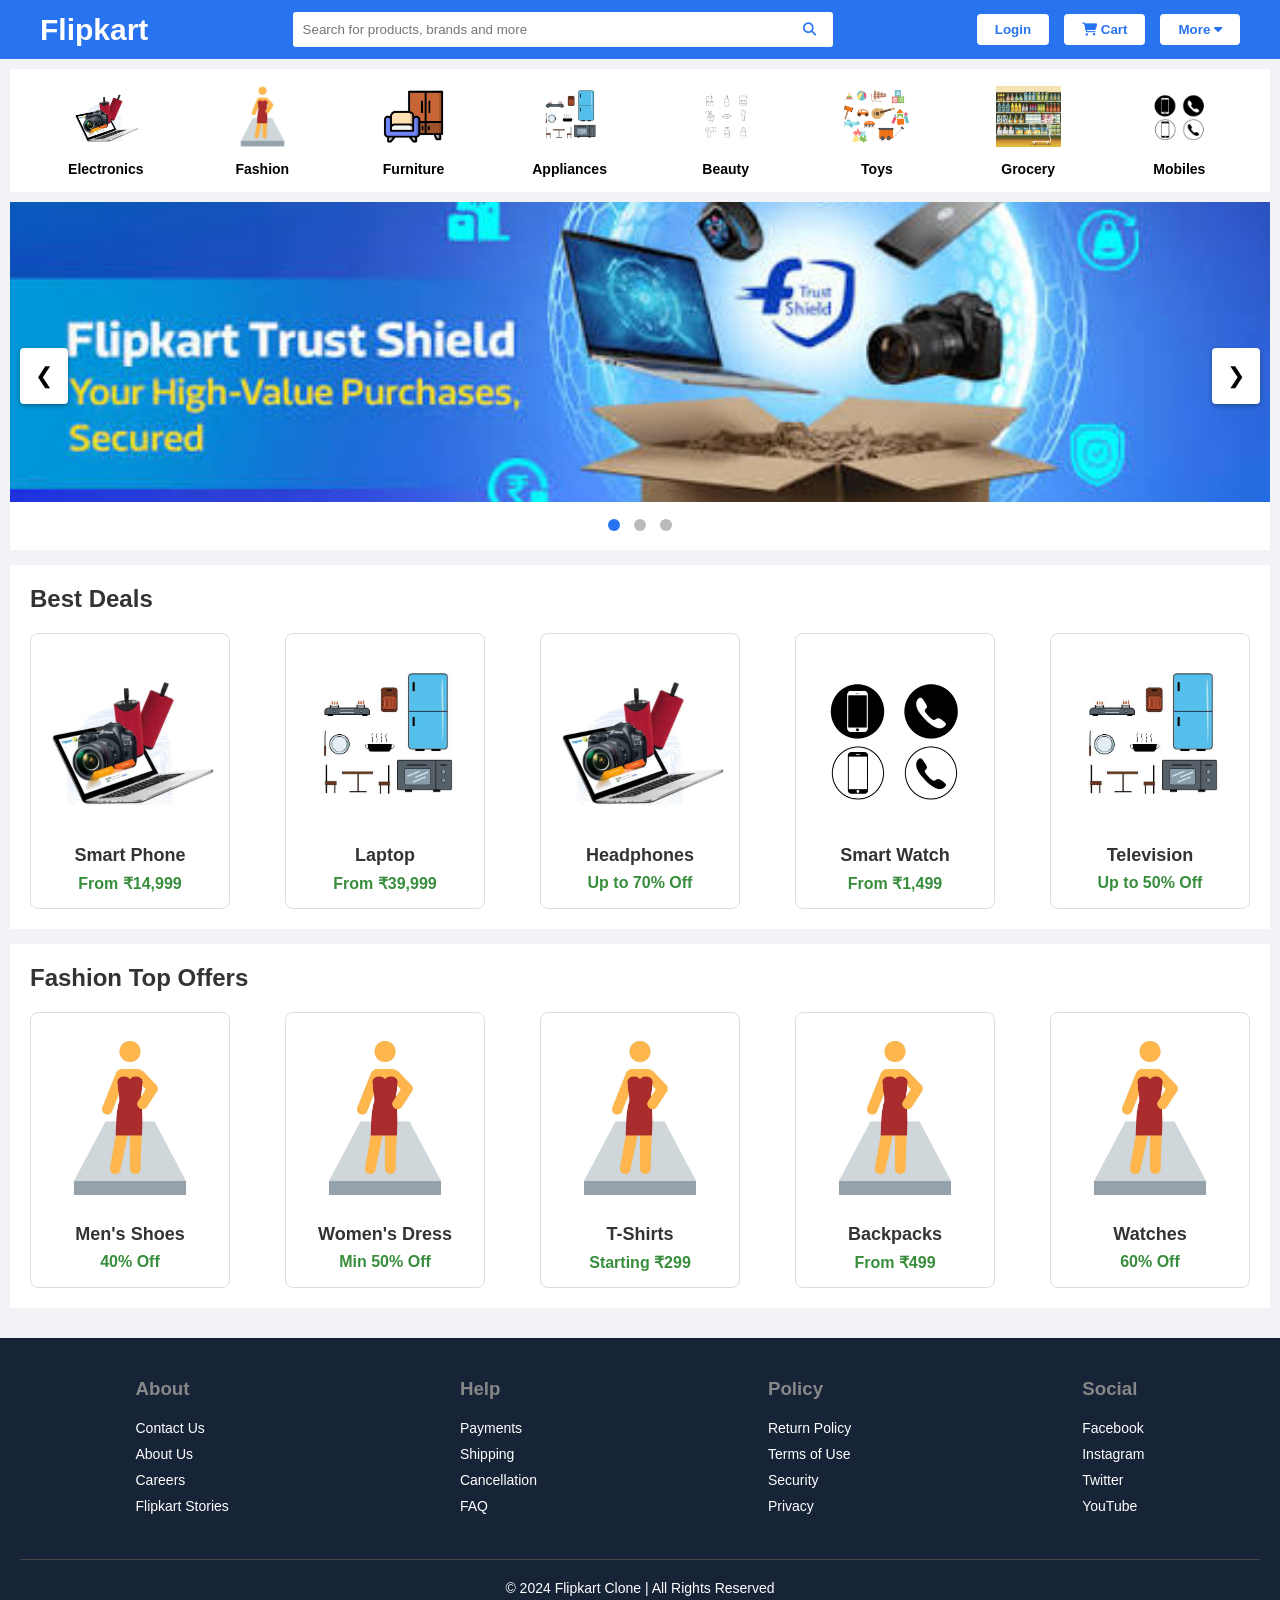
==== index.html @ 0d429620 "Initial commit" ====
<!DOCTYPE html>
<html lang="en">
<head>
    <meta charset="UTF-8">
    <meta name="viewport" content="width=device-width, initial-scale=1.0">
    <title>Flipkart Clone</title>

    <link rel="stylesheet" href="css/style.css">
    <link rel="stylesheet" href="https://cdnjs.cloudflare.com/ajax/libs/font-awesome/6.6.0/css/all.min.css">
</head>
<body>

    <!-- Header -->
    <header>

        <div class="logo">
            <h1>Flipkart</h1>
        </div>

        <div class="search-bar">
            <input type="text" placeholder="Search for products, brands and more">
            <button>
                <i class="fa-solid fa-magnifying-glass"></i>
            </button>
        </div>

        <div class="header-links">

            <button>Login</button>

            <button>
                <i class="fa-solid fa-cart-shopping"></i>
                Cart
            </button>

            <div class="more-menu">

                <button class="more-btn">
                    More
                    <i class="fa-solid fa-caret-down"></i>
                </button>

                <div class="more-dropdown">
                    <ul>
                        <li><a href="#">Notification Preferences</a></li>
                        <li><a href="#">Sell on Flipkart</a></li>
                        <li><a href="#">24x7 Customer Care</a></li>
                        <li><a href="#">Advertise</a></li>
                        <li><a href="#">Download App</a></li>
                    </ul>
                </div>

            </div>

        </div>

        <button class="menu-button">
            <i class="fa-solid fa-bars"></i>
        </button>

    </header>

    <!-- Categories -->

    <nav>

        <ul class="nav-list">

            <li class="nav-item">
                <img src="images/electronics.avif" alt="Electronics">
                <span>Electronics</span>
            </li>

            <li class="nav-item">
                <img src="images/fashion.jpg" alt="Fashion">
                <span>Fashion</span>
            </li>

            <li class="nav-item">
                <img src="images/furniture.avif" alt="Furniture">
                <span>Furniture</span>
            </li>

            <li class="nav-item">
                <img src="images/appliances.webp" alt="Appliances">
                <span>Appliances</span>
            </li>

            <li class="nav-item">
                <img src="images/beauty.jpeg" alt="Beauty">
                <span>Beauty</span>
            </li>

            <li class="nav-item">
                <img src="images/toys.webp" alt="Toys">
                <span>Toys</span>
            </li>

            <li class="nav-item">
                <img src="images/grocery.jpeg" alt="Grocery">
                <span>Grocery</span>
            </li>

            <li class="nav-item">
                <img src="images/mobiles.jpeg" alt="Mobiles">
                <span>Mobiles</span>
            </li>

        </ul>

    </nav>

    <!-- Slider -->

    <section class="hero">

        <button class="prev">&#10094;</button>

        <div class="slider">

            <div class="slide active">
                <img src="images/banner1.jpg" alt="Banner 1">
            </div>

            <div class="slide">
                <img src="images/banner2.jpg" alt="Banner 2">
            </div>

            <div class="slide">
                <img src="images/banner3.jpg" alt="Banner 3">
            </div>

        </div>

        <button class="next">&#10095;</button>

        <div class="dots">
            <span class="dot active"></span>
            <span class="dot"></span>
            <span class="dot"></span>
        </div>

    </section>

    <!-- Best Deals -->

    <section class="products">

        <h2>Best Deals</h2>

        <div class="product-container">

            <div class="product-card">
                <img src="images/electronics.avif" alt="Smart Phone">
                <h3>Smart Phone</h3>
                <p>From ₹14,999</p>
            </div>

            <div class="product-card">
                <img src="images/appliances.webp" alt="Laptop">
                <h3>Laptop</h3>
                <p>From ₹39,999</p>
            </div>

            <div class="product-card">
                <img src="images/electronics.avif" alt="Headphones">
                <h3>Headphones</h3>
                <p>Up to 70% Off</p>
            </div>

            <div class="product-card">
                <img src="images/mobiles.jpeg" alt="Smart Watch">
                <h3>Smart Watch</h3>
                <p>From ₹1,499</p>
            </div>

            <div class="product-card">
                <img src="images/appliances.webp" alt="Television">
                <h3>Television</h3>
                <p>Up to 50% Off</p>
            </div>

        </div>

    </section>

    <!-- Fashion -->

    <section class="products">

        <h2>Fashion Top Offers</h2>

        <div class="product-container">

            <div class="product-card">
                <img src="images/fashion.jpg" alt="Men's Shoes">
                <h3>Men's Shoes</h3>
                <p>40% Off</p>
            </div>

            <div class="product-card">
                <img src="images/fashion.jpg" alt="Women's Dress">
                <h3>Women's Dress</h3>
                <p>Min 50% Off</p>
            </div>

            <div class="product-card">
                <img src="images/fashion.jpg" alt="T-Shirts">
                <h3>T-Shirts</h3>
                <p>Starting ₹299</p>
            </div>

            <div class="product-card">
                <img src="images/fashion.jpg" alt="Backpacks">
                <h3>Backpacks</h3>
                <p>From ₹499</p>
            </div>

            <div class="product-card">
                <img src="images/fashion.jpg" alt="Watches">
                <h3>Watches</h3>
                <p>60% Off</p>
            </div>

        </div>

    </section>

    <!-- Footer -->

    <footer>

        <div class="footer-box">
            <h3>About</h3>
            <a href="#">Contact Us</a>
            <a href="#">About Us</a>
            <a href="#">Careers</a>
            <a href="#">Flipkart Stories</a>
        </div>

        <div class="footer-box">
            <h3>Help</h3>
            <a href="#">Payments</a>
            <a href="#">Shipping</a>
            <a href="#">Cancellation</a>
            <a href="#">FAQ</a>
        </div>

        <div class="footer-box">
            <h3>Policy</h3>
            <a href="#">Return Policy</a>
            <a href="#">Terms of Use</a>
            <a href="#">Security</a>
            <a href="#">Privacy</a>
        </div>

        <div class="footer-box">
            <h3>Social</h3>
            <a href="#">Facebook</a>
            <a href="#">Instagram</a>
            <a href="#">Twitter</a>
            <a href="#">YouTube</a>
        </div>

        <p class="copyright">
            © 2024 Flipkart Clone | All Rights Reserved
        </p>

    </footer>

    <script src="js/script.js"></script>

</body>
</html>
---- css/style.css ----
*{
    margin:0;
    padding:0;
    box-sizing:border-box;
    font-family:Arial, Helvetica, sans-serif;
}

body{
    background:#f1f3f6;
}

header{
    background:#2874f0;
    color:white;
    display:flex;
    justify-content:space-between;
    align-items:center;
    padding:12px 40px;
    position:sticky;
    top:0;
    z-index:1000;
}

.logo h1{
    font-size:30px;
    font-weight:bold;
}

.search-bar{
    width:45%;
    display:flex;
}

.search-bar input{
    width:100%;
    padding:10px;
    border:none;
    outline:none;
    border-radius:3px 0 0 3px;
}

.search-bar button{
    width:50px;
    border:none;
    background:white;
    color:#2874f0;
    cursor:pointer;
    border-radius:0 3px 3px 0;
}

.header-links{
    display:flex;
    align-items:center;
    gap:15px;
}

.header-links button{
    padding:8px 18px;
    border:none;
    background:white;
    color:#2874f0;
    font-weight:bold;
    border-radius:4px;
    cursor:pointer;
    transition:.3s;
}

.header-links button:hover{
    background:#f1f3f6;
}

.menu-button{
    display:none;
    background:none;
    border:none;
    color:white;
    font-size:24px;
    cursor:pointer;
}
.more-menu{
    position:relative;
}

.more-dropdown{
    position:absolute;
    top:42px;
    right:0;
    width:220px;
    background:white;
    display:none;
    box-shadow:0 4px 10px rgba(0,0,0,.2);
}

.more-dropdown ul{
    list-style:none;
}

.more-dropdown li{
    padding:12px;
    border-bottom:1px solid #eee;
}

.more-dropdown li:last-child{
    border-bottom:none;
}

.more-dropdown a{
    color:#333;
    text-decoration:none;
}

.more-menu:hover .more-dropdown{
    display:block;
}
nav{
    background:white;
    margin:10px;
    padding:15px;
}

.nav-list{
    display:flex;
    justify-content:space-around;
    align-items:center;
    list-style:none;
}

.nav-item{
    text-align:center;
    cursor:pointer;
    transition:.3s;
}

.nav-item img{
    width:65px;
    height:65px;
    object-fit:contain;
}

.nav-item span{
    display:block;
    margin-top:8px;
    font-size:14px;
    font-weight:bold;
}

.nav-item:hover{
    color:#2874f0;
    transform:scale(1.05);
}

.hero{
    position:relative;
    margin:10px;
    background:white;
    overflow:hidden;
}

.slider{
    position:relative;
    width:100%;
    height:300px;
}

.slide{
    position:absolute;
    width:100%;
    opacity:0;
    transition:opacity .5s ease;
}

.slide.active{
    opacity:1;
    position:relative;
}

.slide img{
    width:100%;
    height:300px;
    object-fit:cover;
}

.prev,
.next{
    position:absolute;
    top:50%;
    transform:translateY(-50%);
    background:white;
    border:none;
    padding:15px;
    cursor:pointer;
    font-size:22px;
    border-radius:4px;
    box-shadow:0 2px 5px rgba(0,0,0,.3);
    z-index:10;
}

.prev{
    left:10px;
}

.next{
    right:10px;
}

.prev:hover,
.next:hover{
    background:#f1f3f6;
}

.dots{
    text-align:center;
    padding:15px;
}

.dot{
    width:12px;
    height:12px;
    border-radius:50%;
    background:#bbb;
    display:inline-block;
    margin:0 5px;
    cursor:pointer;
    transition:.3s;
}

.dot.active{
    background:#2874f0;
}

.products{
    background:white;
    margin:15px 10px;
    padding:20px;
}

.products h2{
    margin-bottom:20px;
    color:#333;
    font-size:24px;
}

.product-container{
    display:flex;
    justify-content:space-between;
    gap:20px;
    flex-wrap:wrap;
}

.product-card{
    width:200px;
    background:#fff;
    border:1px solid #ddd;
    border-radius:8px;
    text-align:center;
    padding:15px;
    transition:0.3s;
    cursor:pointer;
}

.product-card:hover{
    transform:translateY(-5px);
    box-shadow:0 5px 15px rgba(0,0,0,0.2);
}

.product-card img{
    width:100%;
    height:180px;
    object-fit:contain;
}

.product-card h3{
    margin:12px 0 8px;
    font-size:18px;
    color:#333;
}

.product-card p{
    color:#388e3c;
    font-weight:bold;
}

footer{
    background:#172337;
    color:white;
    display:flex;
    justify-content:space-around;
    flex-wrap:wrap;
    padding:40px 20px;
    margin-top:30px;
}

.footer-box{
    display:flex;
    flex-direction:column;
    margin-bottom:20px;
}

.footer-box h3{
    color:#878787;
    margin-bottom:15px;
}

.footer-box a{
    color:white;
    text-decoration:none;
    margin:5px 0;
    font-size:14px;
}

.footer-box a:hover{
    text-decoration:underline;
}

.copyright{
    width:100%;
    text-align:center;
    margin-top:20px;
    padding-top:20px;
    border-top:1px solid #444;
    font-size:14px;
}

@media(max-width:768px){

header{
    flex-direction:column;
    gap:15px;
    padding:15px;
}

.search-bar{
    width:100%;
}

.menu-button{
    display:block;
}

.header-links{
    display:none;
    flex-direction:column;
    width:100%;
    margin-top:10px;
}

.header-links.show{
    display:flex;
}

.header-links button{
    width:100%;
}

.nav-list{
    flex-wrap:wrap;
    gap:20px;
}

.nav-item{
    width:22%;
}

.slider{
    height:180px;
}

.slide img{
    height:180px;
}

.prev,
.next{
    padding:10px;
    font-size:18px;
}

.product-container{
    justify-content:center;
}

.product-card{
    width:45%;
}

footer{
    flex-direction:column;
    text-align:center;
    gap:20px;
}

}

@media(max-width:480px){

.logo h1{
    font-size:24px;
}

.nav-item{
    width:45%;
}

.product-card{
    width:100%;
}

.search-bar input{
    font-size:14px;
}

.products h2{
    font-size:20px;
}

.footer-box h3{
    font-size:18px;
}

}
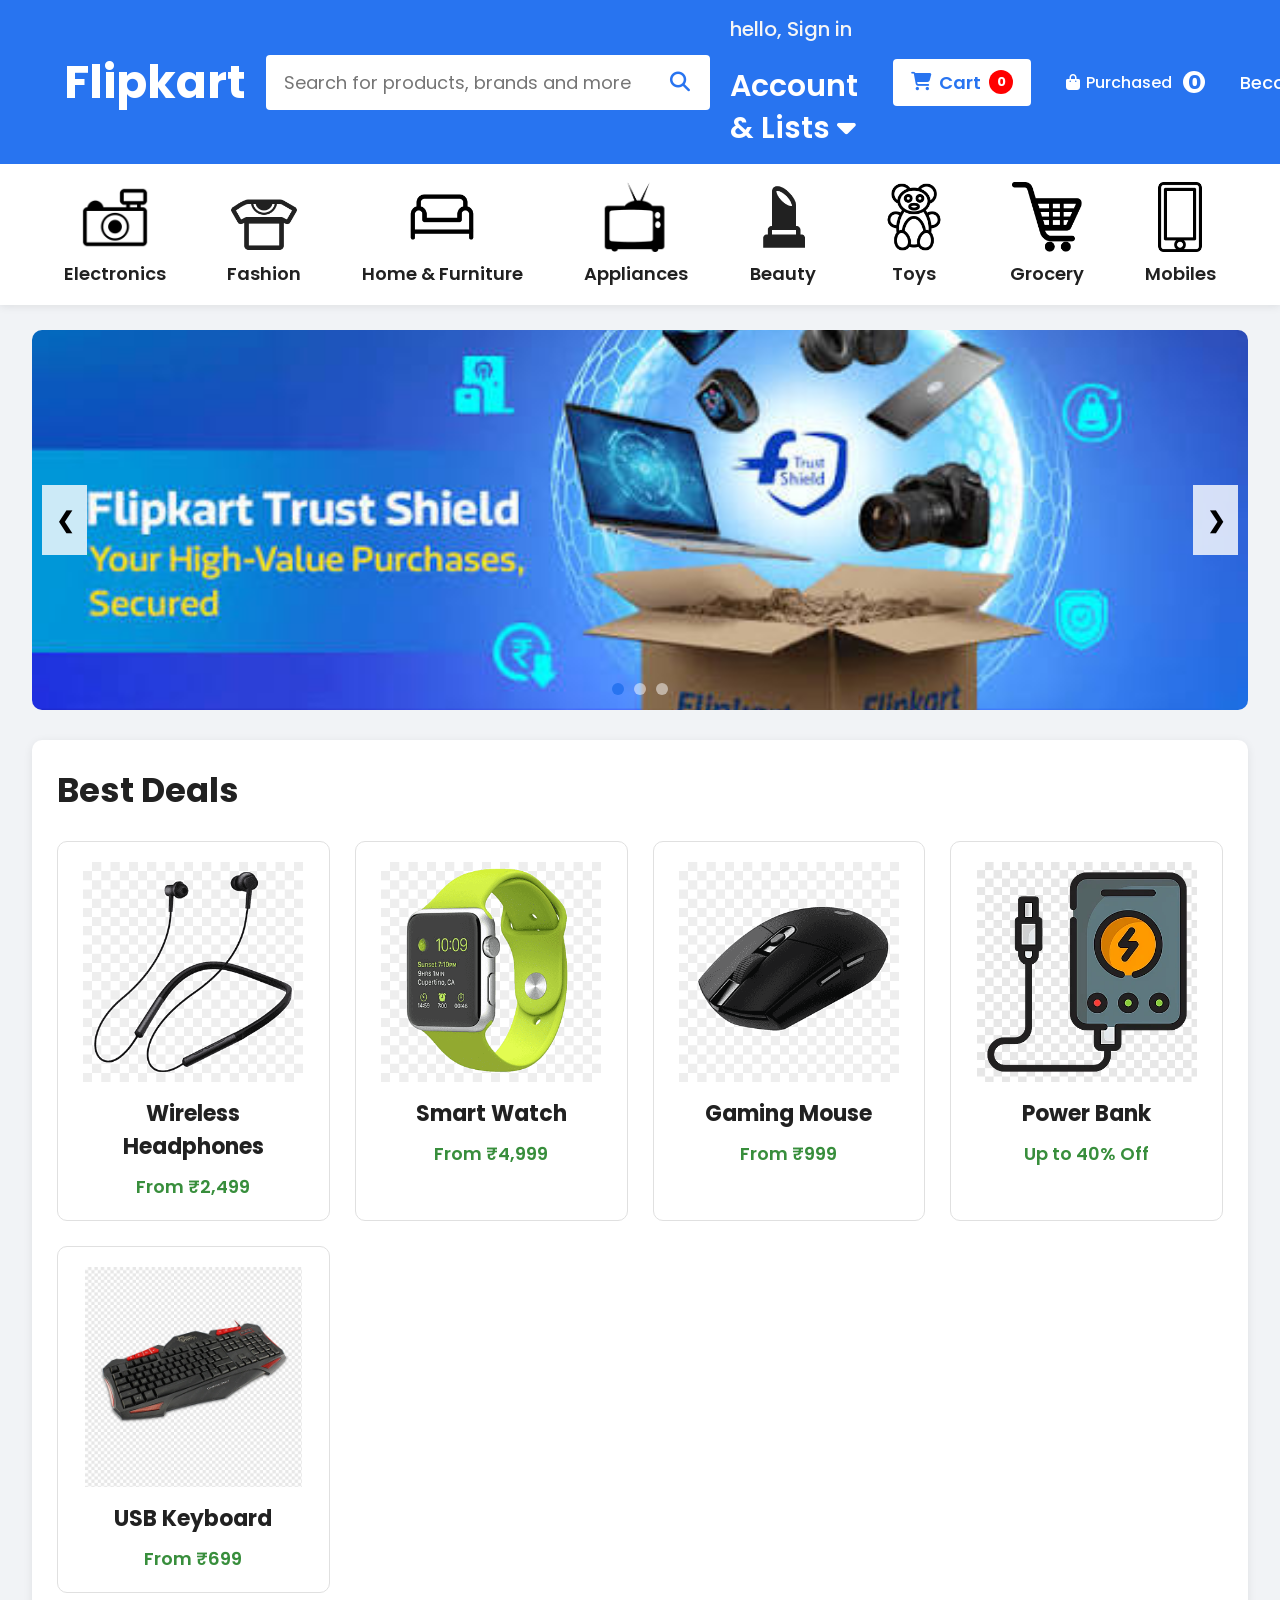
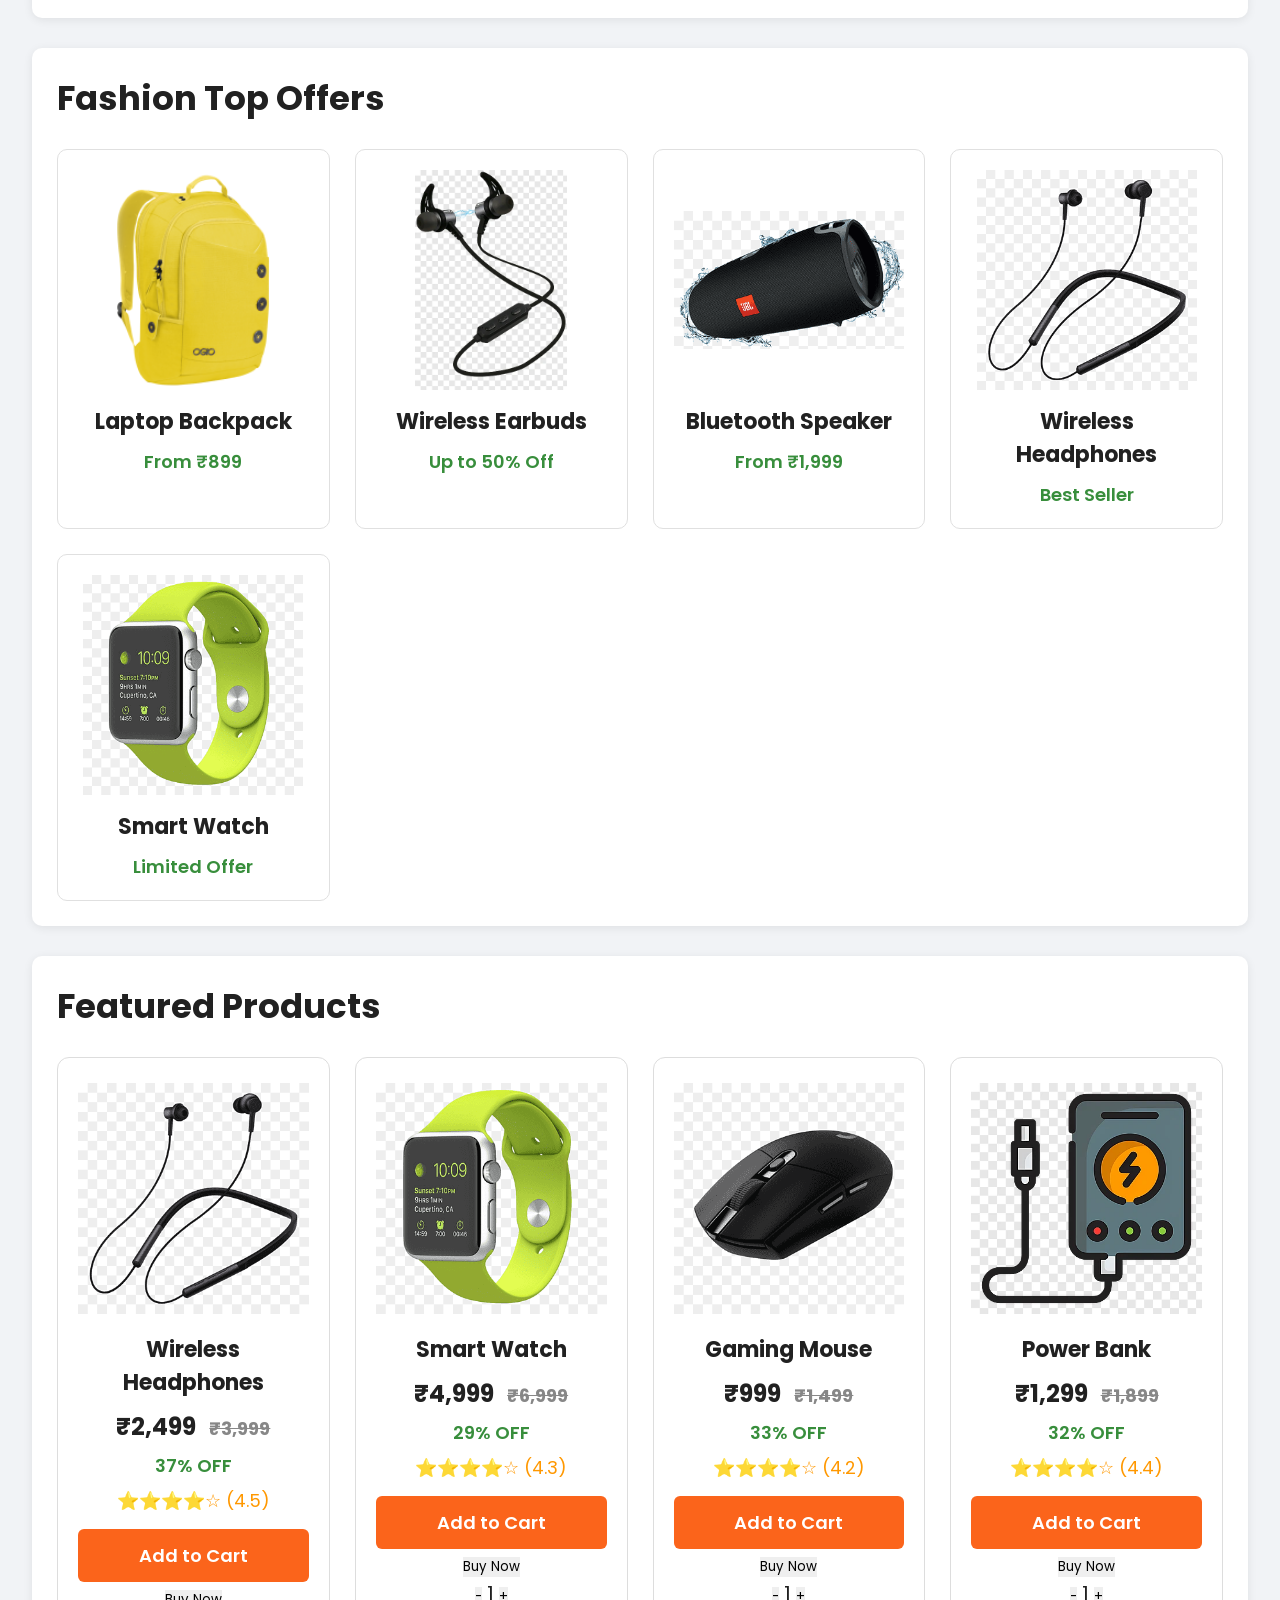
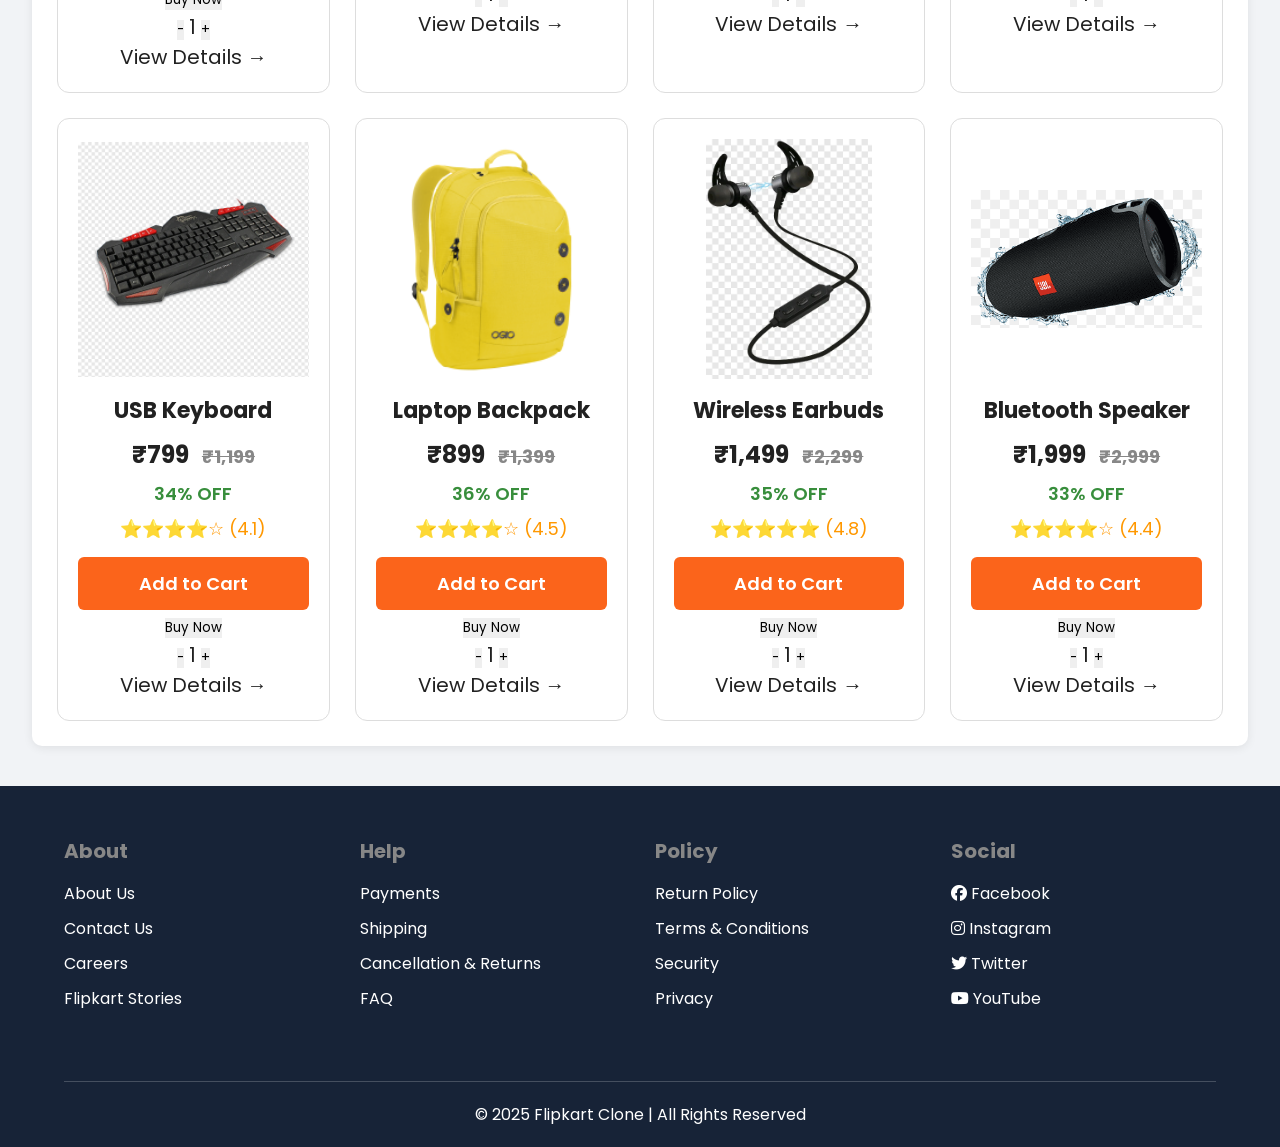
==== commit e567d17e: "Completed Flipkart clone with checkout flow" ====
--- a/index.html
+++ b/index.html
@@ -1,274 +1,594 @@
 <!DOCTYPE html>
 <html lang="en">
+
 <head>
     <meta charset="UTF-8">
     <meta name="viewport" content="width=device-width, initial-scale=1.0">
     <title>Flipkart Clone</title>
 
     <link rel="stylesheet" href="css/style.css">
-    <link rel="stylesheet" href="https://cdnjs.cloudflare.com/ajax/libs/font-awesome/6.6.0/css/all.min.css">
+
+    <link rel="preconnect" href="https://fonts.googleapis.com">
+    <link rel="preconnect" href="https://fonts.gstatic.com" crossorigin>
+
+    <link href="https://fonts.googleapis.com/css2?family=Poppins:wght@300;400;500;600;700&display=swap" rel="stylesheet">
+
+    <link rel="stylesheet"
+        href="https://cdnjs.cloudflare.com/ajax/libs/font-awesome/6.6.0/css/all.min.css">
 </head>
 <body>
 
-    <!-- Header -->
-    <header>
-
-        <div class="logo">
-            <h1>Flipkart</h1>
-        </div>
-
-        <div class="search-bar">
-            <input type="text" placeholder="Search for products, brands and more">
-            <button>
-                <i class="fa-solid fa-magnifying-glass"></i>
+<header>
+
+    <div class="logo">
+        <h1>Flipkart</h1>
+    </div>
+
+    <div class="search-bar">
+        <input type="text" placeholder="Search for products, brands and more">
+
+        <button>
+            <i class="fa-solid fa-magnifying-glass"></i>
+        </button>
+    </div>
+
+    <div class="header-links">
+
+        <div class="account-menu">
+            <button class="account-btn">
+                <span class="small-text">hello, Sign in</span>
+                <br>
+                <span class = "big-text">Account & Lists 
+                    <i class="fa-solid fa-caret-down"></i>
+                </span>
             </button>
-        </div>
-
-        <div class="header-links">
-
-            <button>Login</button>
-
-            <button>
-                <i class="fa-solid fa-cart-shopping"></i>
-                Cart
+            <div class="account-dropdown">
+                <a href="login.html" class="signin-btn">Sign In</a>
+                <p class="new-customer">
+                        New Customer?
+                    <a href="register.html">Start here.</a>
+               </p>
+                <hr>
+                <h3>Your Account</h3>
+                <ul>
+                    <li>
+                        <a href="#">Your Account</a>
+                    </li>
+                    <li>
+                        <a href="#">Your Orders</a>
+                    </li>
+                    <li>
+                        <a href="#">Your Wishlist</a>
+                    </li>
+                    <li>
+                        <a href="#">Prime Membership</a>
+                    </li>
+                    <li>
+                        <a href="#">Manage Device</a>
+                    </li>
+                </ul>
+
+            </div>
+                
+
+        </div>
+
+        <button class="cart-btn">
+            <i class="fa-solid fa-cart-shopping"></i>
+            Cart
+            <span class="cart-count" id="cartCount">0</span>
+        </button>
+        <div class="purchased-menu">
+            <button class="purchased-btn">
+                <i class="fa-solid fa-bag-shopping"></i>
+                Purchased
+                <span id="purchaseCount">0</span>
             </button>
-
-            <div class="more-menu">
-
-                <button class="more-btn">
-                    More
-                    <i class="fa-solid fa-caret-down"></i>
-                </button>
-
-                <div class="more-dropdown">
-                    <ul>
-                        <li><a href="#">Notification Preferences</a></li>
-                        <li><a href="#">Sell on Flipkart</a></li>
-                        <li><a href="#">24x7 Customer Care</a></li>
-                        <li><a href="#">Advertise</a></li>
-                        <li><a href="#">Download App</a></li>
-                    </ul>
+            <div class="purchased-dropdown">
+                <h3>Purchased Product</h3>
+                <div id="purchaseList">
+                    <p>NO Products Purchased</p>
                 </div>
-
-            </div>
-
-        </div>
-
-        <button class="menu-button">
-            <i class="fa-solid fa-bars"></i>
-        </button>
-
-    </header>
-
-    <!-- Categories -->
-
-    <nav>
-
-        <ul class="nav-list">
-
-            <li class="nav-item">
-                <img src="images/electronics.avif" alt="Electronics">
-                <span>Electronics</span>
-            </li>
-
-            <li class="nav-item">
-                <img src="images/fashion.jpg" alt="Fashion">
-                <span>Fashion</span>
-            </li>
-
-            <li class="nav-item">
-                <img src="images/furniture.avif" alt="Furniture">
-                <span>Furniture</span>
-            </li>
-
-            <li class="nav-item">
-                <img src="images/appliances.webp" alt="Appliances">
-                <span>Appliances</span>
-            </li>
-
-            <li class="nav-item">
-                <img src="images/beauty.jpeg" alt="Beauty">
-                <span>Beauty</span>
-            </li>
-
-            <li class="nav-item">
-                <img src="images/toys.webp" alt="Toys">
-                <span>Toys</span>
-            </li>
-
-            <li class="nav-item">
-                <img src="images/grocery.jpeg" alt="Grocery">
-                <span>Grocery</span>
-            </li>
-
-            <li class="nav-item">
-                <img src="images/mobiles.jpeg" alt="Mobiles">
-                <span>Mobiles</span>
-            </li>
-
-        </ul>
-
-    </nav>
-
-    <!-- Slider -->
-
-    <section class="hero">
-
-        <button class="prev">&#10094;</button>
-
-        <div class="slider">
-
-            <div class="slide active">
-                <img src="images/banner1.jpg" alt="Banner 1">
-            </div>
-
-            <div class="slide">
-                <img src="images/banner2.jpg" alt="Banner 2">
-            </div>
-
-            <div class="slide">
-                <img src="images/banner3.jpg" alt="Banner 3">
-            </div>
-
-        </div>
-
-        <button class="next">&#10095;</button>
-
-        <div class="dots">
-            <span class="dot active"></span>
-            <span class="dot"></span>
-            <span class="dot"></span>
-        </div>
-
-    </section>
-
-    <!-- Best Deals -->
-
-    <section class="products">
-
-        <h2>Best Deals</h2>
-
-        <div class="product-container">
-
-            <div class="product-card">
-                <img src="images/electronics.avif" alt="Smart Phone">
-                <h3>Smart Phone</h3>
-                <p>From ₹14,999</p>
-            </div>
-
-            <div class="product-card">
-                <img src="images/appliances.webp" alt="Laptop">
-                <h3>Laptop</h3>
-                <p>From ₹39,999</p>
-            </div>
-
-            <div class="product-card">
-                <img src="images/electronics.avif" alt="Headphones">
-                <h3>Headphones</h3>
-                <p>Up to 70% Off</p>
-            </div>
-
-            <div class="product-card">
-                <img src="images/mobiles.jpeg" alt="Smart Watch">
-                <h3>Smart Watch</h3>
-                <p>From ₹1,499</p>
-            </div>
-
-            <div class="product-card">
-                <img src="images/appliances.webp" alt="Television">
-                <h3>Television</h3>
-                <p>Up to 50% Off</p>
-            </div>
-
-        </div>
-
-    </section>
-
-    <!-- Fashion -->
-
-    <section class="products">
-
-        <h2>Fashion Top Offers</h2>
-
-        <div class="product-container">
-
-            <div class="product-card">
-                <img src="images/fashion.jpg" alt="Men's Shoes">
-                <h3>Men's Shoes</h3>
-                <p>40% Off</p>
-            </div>
-
-            <div class="product-card">
-                <img src="images/fashion.jpg" alt="Women's Dress">
-                <h3>Women's Dress</h3>
-                <p>Min 50% Off</p>
-            </div>
-
-            <div class="product-card">
-                <img src="images/fashion.jpg" alt="T-Shirts">
-                <h3>T-Shirts</h3>
-                <p>Starting ₹299</p>
-            </div>
-
-            <div class="product-card">
-                <img src="images/fashion.jpg" alt="Backpacks">
-                <h3>Backpacks</h3>
-                <p>From ₹499</p>
-            </div>
-
-            <div class="product-card">
-                <img src="images/fashion.jpg" alt="Watches">
-                <h3>Watches</h3>
-                <p>60% Off</p>
-            </div>
-
-        </div>
-
-    </section>
-
-    <!-- Footer -->
-
-    <footer>
-
-        <div class="footer-box">
-            <h3>About</h3>
-            <a href="#">Contact Us</a>
-            <a href="#">About Us</a>
-            <a href="#">Careers</a>
-            <a href="#">Flipkart Stories</a>
-        </div>
-
-        <div class="footer-box">
-            <h3>Help</h3>
-            <a href="#">Payments</a>
-            <a href="#">Shipping</a>
-            <a href="#">Cancellation</a>
-            <a href="#">FAQ</a>
-        </div>
-
-        <div class="footer-box">
-            <h3>Policy</h3>
-            <a href="#">Return Policy</a>
-            <a href="#">Terms of Use</a>
-            <a href="#">Security</a>
-            <a href="#">Privacy</a>
-        </div>
-
-        <div class="footer-box">
-            <h3>Social</h3>
-            <a href="#">Facebook</a>
-            <a href="#">Instagram</a>
-            <a href="#">Twitter</a>
-            <a href="#">YouTube</a>
-        </div>
-
-        <p class="copyright">
-            © 2024 Flipkart Clone | All Rights Reserved
-        </p>
-
-    </footer>
-
-    <script src="js/script.js"></script>
+            </div>
+        </div>
+
+        <a href="#">Become a Seller</a>
+
+        <div class="more-menu">
+
+            <button class="more-btn">
+                More
+                <i class="fa-solid fa-caret-down"></i>
+            </button>
+
+            <div class="more-dropdown">
+                <ul>
+                    <li><a href="#">Notification Preferences</a></li>
+                    <li><a href="#">24x7 Customer Care</a></li>
+                    <li><a href="#">Advertise</a></li>
+                    <li><a href="#">Download App</a></li>
+                </ul>
+            </div>
+
+        </div>
+
+    </div>
+
+    <button class="menu-btn">
+        <i class="fa-solid fa-bars"></i>
+    </button>
+
+</header>
+
+<nav>
+
+    <ul class="nav-list">
+
+        <li class="nav-item">
+            <img src="images/electronics.png" alt="Electronics">
+            <span>Electronics</span>
+        </li>
+
+        <li class="nav-item">
+            <img src="images/fashion.png" alt="Fashion">
+            <span>Fashion</span>
+        </li>
+
+        <li class="nav-item">
+            <img src="images/furniture.png" alt="Furniture">
+            <span>Home & Furniture</span>
+        </li>
+
+        <li class="nav-item">
+            <img src="images/appliances.png" alt="Appliances">
+            <span>Appliances</span>
+        </li>
+
+        <li class="nav-item">
+            <img src="images/beauty.png" alt="Beauty">
+            <span>Beauty</span>
+        </li>
+
+        <li class="nav-item">
+            <img src="images/toys.png" alt="Toys">
+            <span>Toys</span>
+        </li>
+
+        <li class="nav-item">
+            <img src="images/grocery.png" alt="Grocery">
+            <span>Grocery</span>
+        </li>
+
+        <li class="nav-item">
+            <img src="images/mobiles.png" alt="Mobiles">
+            <span>Mobiles</span>
+        </li>
+
+    </ul>
+
+</nav>
+
+<main>
+
+<section class="hero">
+
+    <button class="prev">&#10094;</button>
+
+    <div class="slider">
+
+        <div class="slide active">
+            <img src="images/banner1.jpg" alt="Banner 1">
+        </div>
+
+        <div class="slide">
+            <img src="images/banner2.jpg" alt="Banner 2">
+        </div>
+
+        <div class="slide">
+            <img src="images/banner3.jpg" alt="Banner 3">
+        </div>
+
+    </div>
+
+    <button class="next">&#10095;</button>
+
+    <div class="dots">
+        <span class="dot active"></span>
+        <span class="dot"></span>
+        <span class="dot"></span>
+    </div>
+
+</section>
+<section class="products">
+
+    <h2>Best Deals</h2>
+
+    <div class="product-container">
+
+        <div class="product-card">
+            <img src="images/product1.png" alt="Wireless Headphones">
+            <h3>Wireless Headphones</h3>
+            <p>From ₹2,499</p>
+        </div>
+
+        <div class="product-card">
+            <img src="images/product2.png" alt="Smart Watch">
+            <h3>Smart Watch</h3>
+            <p>From ₹4,999</p>
+        </div>
+
+        <div class="product-card">
+            <img src="images/product3.png" alt="Gaming Mouse">
+            <h3>Gaming Mouse</h3>
+            <p>From ₹999</p>
+        </div>
+
+        <div class="product-card">
+            <img src="images/product4.png" alt="Power Bank">
+            <h3>Power Bank</h3>
+            <p>Up to 40% Off</p>
+        </div>
+
+        <div class="product-card">
+            <img src="images/product5.png" alt="USB Keyboard">
+            <h3>USB Keyboard</h3>
+            <p>From ₹699</p>
+        </div>
+
+    </div>
+
+</section>
+
+<section class="products">
+
+    <h2>Fashion Top Offers</h2>
+
+    <div class="product-container">
+
+        <div class="product-card">
+            <img src="images/product6.png" alt="Laptop Backpack">
+            <h3>Laptop Backpack</h3>
+            <p>From ₹899</p>
+        </div>
+
+        <div class="product-card">
+            <img src="images/product7.png" alt="Wireless Earbuds">
+            <h3>Wireless Earbuds</h3>
+            <p>Up to 50% Off</p>
+        </div>
+
+        <div class="product-card">
+            <img src="images/product8.png" alt="Bluetooth Speaker">
+            <h3>Bluetooth Speaker</h3>
+            <p>From ₹1,999</p>
+        </div>
+
+        <div class="product-card">
+            <img src="images/product1.png" alt="Wireless Headphones">
+            <h3>Wireless Headphones</h3>
+            <p>Best Seller</p>
+        </div>
+
+        <div class="product-card">
+            <img src="images/product2.png" alt="Smart Watch">
+            <h3>Smart Watch</h3>
+            <p>Limited Offer</p>
+        </div>
+
+    </div>
+
+</section>
+
+<section class="featured-products">
+
+    <h2>Featured Products</h2>
+
+    <div class="product-grid">
+
+        <div class="featured-card">
+            <img src="images/product1.png" alt="Wireless Headphones">
+           <h3>Wireless Headphones</h3>
+            <p class="price">₹2,499 <span>₹3,999</span></p>
+            <p class="discount">37% OFF</p>
+            <p class="rating">⭐⭐⭐⭐☆ (4.5)</p>
+            <div class="product-buttons">
+                <button class="add-cart">
+                    Add to Cart
+                </button>
+                <button class="buy-now">
+                    Buy Now
+                </button>
+            </div>
+            <div class="buy-quantity">
+                
+                <button class="minus">
+                    -
+                </button>
+                <span class="qty">
+                    1
+                </span>
+                <button class="plus">
+                    +
+                </button>
+            </div>
+            <a href="product-details.html?id=0" class="view-details">
+                View Details →
+            </a>
+
+        </div>
+
+        <div class="featured-card">
+            <img src="images/product2.png" alt="Smart Watch">
+            
+            <h3>Smart Watch</h3>
+            <p class="price">₹4,999 <span>₹6,999</span></p>
+            <p class="discount">29% OFF</p>
+            <p class="rating">⭐⭐⭐⭐☆ (4.3)</p>
+            <div class="product-buttons">
+                <button class="add-cart">
+                    Add to Cart
+                </button>
+                <button class="buy-now">
+                    Buy Now
+                </button>
+            </div>
+            <div class="buy-quantity">
+                <button class="minus">
+                    -
+                </button>
+                <span class="qty">
+                    1
+                </span>
+                <button class="plus">
+                    +
+                </button>
+
+            </div>    
+            <a href="product-details.html?id=1" class="view-details">
+                View Details →
+            </a>
+
+            
+        </div>
+
+        <div class="featured-card">
+            <img src="images/product3.png" alt="Gaming Mouse">
+            <h3>Gaming Mouse</h3>
+            <p class="price">₹999 <span>₹1,499</span></p>
+            <p class="discount">33% OFF</p>
+            <p class="rating">⭐⭐⭐⭐☆ (4.2)</p>
+            <div class="product-buttons">
+                <button class="add-cart">
+                    Add to Cart
+                </button>
+                <button class="buy-now">
+                    Buy Now
+                </button>
+            </div>
+            <div class="buy-quantity">
+                <button class="minus">
+                    -
+                </button>
+                <span class="qty">
+                    1
+                </span>
+                <button class="plus">+</button>
+            </div>    
+            <a href="product-details.html?id=2" class="view-details">
+                View Details →
+            </a>
+
+            
+        </div>
+
+        <div class="featured-card">
+            <img src="images/product4.png" alt="Power Bank">
+            <h3>Power Bank</h3>
+            <p class="price">₹1,299 <span>₹1,899</span></p>
+            <p class="discount">32% OFF</p>
+            <p class="rating">⭐⭐⭐⭐☆ (4.4)</p>
+            <div class="product-buttons">
+                <button class="add-cart">
+                    Add to Cart
+                </button>
+                <button class="buy-now">
+                    Buy Now
+                </button>
+            </div>
+            <div class="buy-quantity">
+                <button class="minus">
+                    -
+                </button>
+                <span class="qty">
+                    1
+                </span>
+                <button class="plus">+</button>
+            </div>
+            <a href="product-details.html?id=3" class="view-details">
+                View Details →
+            </a>
+            
+        </div>
+
+        <div class="featured-card">
+            <img src="images/product5.png" alt="USB Keyboard">
+            <h3>USB Keyboard</h3>
+            <p class="price">₹799 <span>₹1,199</span></p>
+            <p class="discount">34% OFF</p>
+            <p class="rating">⭐⭐⭐⭐☆ (4.1)</p>
+            <div class="product-buttons">
+                <button class="add-cart">
+                    Add to Cart
+                </button>
+                <button class="buy-now">
+                    Buy Now
+                </button>
+            </div>
+            <div class="buy-quantity">
+                <button class="minus">
+                    -
+                </button>
+                <span class="qty">
+                    1
+                </span>
+                <button class="plus">+</button>
+           </div>     
+            <a href="product-details.html?id=4" class="view-details">
+                View Details →
+            </a>
+            
+        </div>
+
+        <div class="featured-card">
+            <img src="images/product6.png" alt="Laptop Backpack">
+            <h3>Laptop Backpack</h3>
+            <p class="price">₹899 <span>₹1,399</span></p>
+            <p class="discount">36% OFF</p>
+            <p class="rating">⭐⭐⭐⭐☆ (4.5)</p>
+            <div class="product-buttons">
+                <button class="add-cart">
+                    Add to Cart
+                </button>
+                <button class="buy-now">
+                    Buy Now
+                </button>
+            </div>
+            <div class="buy-quantity">
+                <button class="minus">
+                    -
+                </button>
+                <span class="qty">
+                    1
+                </span>
+                <button class="plus">+</button>
+            </div>
+            <a href="product-details.html?id=5" class="view-details">
+                View Details → 
+            </a>
+            
+        </div>
+
+        <div class="featured-card">
+            <img src="images/product7.png" alt="Wireless Earbuds">
+            <h3>Wireless Earbuds</h3>
+            <p class="price">₹1,499 <span>₹2,299</span></p>
+            <p class="discount">35% OFF</p>
+            <p class="rating">⭐⭐⭐⭐⭐ (4.8)</p>
+            <div class="product-buttons">
+                <button class="add-cart">
+                    Add to Cart
+                </button>
+                <button class="buy-now">
+                    Buy Now
+                </button>
+            </div>
+            <div class="buy-quantity">
+                <button class="minus">
+                    -
+                </button>
+                <span class="qty">
+                    1
+                </span>
+                <button class="plus">+</button>
+            </div>
+            <a href="product-details.html?id=6" class="view-details">
+                View Details →
+            </a>
+            
+        </div>
+
+        <div class="featured-card">
+            <img src="images/product8.png" alt="Bluetooth Speaker">
+            <h3>Bluetooth Speaker</h3>
+            <p class="price">₹1,999 <span>₹2,999</span></p>
+            <p class="discount">33% OFF</p>
+            <p class="rating">⭐⭐⭐⭐☆ (4.4)</p>
+            <div class="product-buttons">
+                <button class="add-cart">
+                    Add to Cart
+                </button>
+                <button class="buy-now">
+                    Buy Now
+                </button>
+            </div>
+            <div class="buy-quantity">
+                <button class="minus">
+                    -
+                </button>
+                <span class="qty">
+                    1
+                </span>
+                <button class="plus">+</button>
+            </div>
+                <a href="product-details.html?id=7" class="view-details">
+                   View Details → 
+                </a>
+            
+        </div>
+
+    </div>
+
+</section>
+</main>
+
+<footer>
+
+    <div class="footer-box">
+        <h3>About</h3>
+        <a href="#">About Us</a>
+        <a href="#">Contact Us</a>
+        <a href="#">Careers</a>
+        <a href="#">Flipkart Stories</a>
+    </div>
+
+    <div class="footer-box">
+        <h3>Help</h3>
+        <a href="#">Payments</a>
+        <a href="#">Shipping</a>
+        <a href="#">Cancellation & Returns</a>
+        <a href="#">FAQ</a>
+    </div>
+
+    <div class="footer-box">
+        <h3>Policy</h3>
+        <a href="#">Return Policy</a>
+        <a href="#">Terms & Conditions</a>
+        <a href="#">Security</a>
+        <a href="#">Privacy</a>
+    </div>
+
+    <div class="footer-box">
+        <h3>Social</h3>
+
+        <a href="#">
+            <i class="fa-brands fa-facebook"></i> Facebook
+        </a>
+
+        <a href="#">
+            <i class="fa-brands fa-instagram"></i> Instagram
+        </a>
+
+        <a href="#">
+            <i class="fa-brands fa-twitter"></i> Twitter
+        </a>
+
+        <a href="#">
+            <i class="fa-brands fa-youtube"></i> YouTube
+        </a>
+
+    </div>
+
+    <p class="copyright">
+        © 2025 Flipkart Clone | All Rights Reserved
+    </p>
+
+</footer>
+
+<div class="toast" id="toast">
+    Product added to cart!
+</div>
+
+<script src="js/script.js"></script>
 
 </body>
 </html>
--- a/css/style.css
+++ b/css/style.css
@@ -2,127 +2,177 @@
     margin:0;
     padding:0;
     box-sizing:border-box;
-    font-family:Arial, Helvetica, sans-serif;
+    font-family:'Poppins',sans-serif;
 }
 
 body{
     background:#f1f3f6;
+    color:#212121;
+}
+
+img{
+    max-width:100%;
+    display:block;
+}
+
+a{
+    text-decoration:none;
+    color:inherit;
+}
+
+button{
+    cursor:pointer;
+    border:none;
+    outline:none;
 }
 
 header{
+    width:100%;
     background:#2874f0;
-    color:white;
-    display:flex;
+    padding:15px 5%;
+    display:flex;
+    align-items:center;
     justify-content:space-between;
-    align-items:center;
-    padding:12px 40px;
+    gap:20px;
     position:sticky;
     top:0;
     z-index:1000;
 }
 
 .logo h1{
-    font-size:30px;
-    font-weight:bold;
+    color:#fff;
+    font-size:70px;
+    font-weight:700;
 }
 
 .search-bar{
-    width:45%;
-    display:flex;
+    flex:1;
+    display:flex;
+    max-width:650px;
 }
 
 .search-bar input{
-    width:100%;
-    padding:10px;
+    flex:1;
+    padding:14px 18px;
+    font-size:17px;
     border:none;
-    outline:none;
-    border-radius:3px 0 0 3px;
+    border-radius:4px 0 0 4px;
 }
 
 .search-bar button{
-    width:50px;
-    border:none;
-    background:white;
+    width:60px;
+    background:#fff;
     color:#2874f0;
-    cursor:pointer;
-    border-radius:0 3px 3px 0;
+    font-size:20px;
+    border-radius:0 4px 4px 0;
 }
 
 .header-links{
     display:flex;
     align-items:center;
-    gap:15px;
-}
-
-.header-links button{
-    padding:8px 18px;
-    border:none;
-    background:white;
+    gap:20px;
+}
+
+.header-links a{
+    color:#fff;
+    font-size:17px;
+    font-weight:500;
+}
+
+.login-btn{
+    background:#fff;
     color:#2874f0;
-    font-weight:bold;
+    padding:10px 22px;
     border-radius:4px;
-    cursor:pointer;
-    transition:.3s;
-}
-
-.header-links button:hover{
-    background:#f1f3f6;
-}
-
-.menu-button{
+    font-size:17px;
+    font-weight:600;
+}
+
+.cart-btn{
+    background:#fff;
+    color:#2874f0;
+    padding:10px 18px;
+    border-radius:4px;
+    display:flex;
+    align-items:center;
+    gap:8px;
+    font-size:17px;
+    font-weight:600;
+    position:relative;
+}
+
+.cart-count{
+    width:24px;
+    height:24px;
+    border-radius:50%;
+    background:red;
+    color:#fff;
+    display:flex;
+    align-items:center;
+    justify-content:center;
+    font-size:13px;
+    font-weight:700;
+}
+
+.more-menu{
+    position:relative;
+}
+
+.more-btn{
+    background:transparent;
+    color:#fff;
+    font-size:17px;
+}
+
+.more-dropdown{
+    position:absolute;
+    top:45px;
+    right:0;
+    width:220px;
+    background:#fff;
+    display:none;
+    border-radius:6px;
+    box-shadow:0 5px 15px rgba(0,0,0,.2);
+}
+
+.more-dropdown ul{
+    list-style:none;
+}
+
+.more-dropdown li a{
+    display:block;
+    padding:12px 15px;
+    color:#333;
+    font-size:15px;
+}
+
+.more-dropdown li a:hover{
+    background:#f5f5f5;
+}
+
+.more-menu:hover .more-dropdown{
+    display:block;
+}
+
+.menu-btn{
     display:none;
     background:none;
-    border:none;
-    color:white;
-    font-size:24px;
-    cursor:pointer;
-}
-.more-menu{
-    position:relative;
-}
-
-.more-dropdown{
-    position:absolute;
-    top:42px;
-    right:0;
-    width:220px;
-    background:white;
-    display:none;
-    box-shadow:0 4px 10px rgba(0,0,0,.2);
-}
-
-.more-dropdown ul{
-    list-style:none;
-}
-
-.more-dropdown li{
-    padding:12px;
-    border-bottom:1px solid #eee;
-}
-
-.more-dropdown li:last-child{
-    border-bottom:none;
-}
-
-.more-dropdown a{
-    color:#333;
-    text-decoration:none;
-}
-
-.more-menu:hover .more-dropdown{
-    display:block;
-}
+    color:#fff;
+    font-size:28px;
+}
+
 nav{
-    background:white;
-    margin:10px;
-    padding:15px;
+    background:#fff;
+    padding:18px 5%;
+    box-shadow:0 2px 8px rgba(0,0,0,.08);
 }
 
 .nav-list{
     display:flex;
-    justify-content:space-around;
+    justify-content:space-between;
     align-items:center;
     list-style:none;
+    gap:20px;
 }
 
 .nav-item{
@@ -132,67 +182,61 @@
 }
 
 .nav-item img{
-    width:65px;
-    height:65px;
+    width:70px;
+    height:70px;
     object-fit:contain;
+    margin:auto;
 }
 
 .nav-item span{
     display:block;
     margin-top:8px;
-    font-size:14px;
-    font-weight:bold;
+    font-size:15px;
+    font-weight:600;
 }
 
 .nav-item:hover{
+    transform:translateY(-5px);
     color:#2874f0;
-    transform:scale(1.05);
+}
+
+main{
+    width:95%;
+    margin:25px auto;
 }
 
 .hero{
     position:relative;
-    margin:10px;
-    background:white;
     overflow:hidden;
+    border-radius:10px;
+    background:#fff;
 }
 
 .slider{
-    position:relative;
-    width:100%;
-    height:300px;
+    display:flex;
 }
 
 .slide{
-    position:absolute;
-    width:100%;
-    opacity:0;
-    transition:opacity .5s ease;
-}
-
-.slide.active{
-    opacity:1;
-    position:relative;
+    min-width:100%;
 }
 
 .slide img{
     width:100%;
-    height:300px;
+    height:380px;
     object-fit:cover;
 }
-
 .prev,
 .next{
     position:absolute;
     top:50%;
     transform:translateY(-50%);
-    background:white;
-    border:none;
-    padding:15px;
-    cursor:pointer;
+    width:45px;
+    height:70px;
+    background:rgba(255,255,255,.8);
     font-size:22px;
-    border-radius:4px;
-    box-shadow:0 2px 5px rgba(0,0,0,.3);
+    font-weight:bold;
     z-index:10;
+    transition:.3s;
 }
 
 .prev{
@@ -205,216 +249,529 @@
 
 .prev:hover,
 .next:hover{
-    background:#f1f3f6;
+    background:#2874f0;
+    color:#fff;
 }
 
 .dots{
-    text-align:center;
-    padding:15px;
+    position:absolute;
+    bottom:15px;
+    left:50%;
+    transform:translateX(-50%);
+    display:flex;
+    gap:10px;
 }
 
 .dot{
     width:12px;
     height:12px;
     border-radius:50%;
-    background:#bbb;
-    display:inline-block;
-    margin:0 5px;
-    cursor:pointer;
+    background:#fff;
+    opacity:.5;
+}
+
+.dot.active{
+    opacity:1;
+    background:#2874f0;
+}
+
+.products,
+.featured-products{
+    background:#fff;
+    margin-top:30px;
+    padding:25px;
+    border-radius:10px;
+    box-shadow:0 2px 10px rgba(0,0,0,.08);
+}
+
+.products h2,
+.featured-products h2{
+    font-size:30px;
+    margin-bottom:25px;
+    color:#212121;
+}
+
+.product-container{
+    display:grid;
+    grid-template-columns:repeat(auto-fit,minmax(220px,1fr));
+    gap:25px;
+}
+
+.product-card{
+    background:#fff;
+    border:1px solid #e0e0e0;
+    border-radius:10px;
+    padding:20px;
+    text-align:center;
     transition:.3s;
 }
 
-.dot.active{
-    background:#2874f0;
-}
-
-.products{
-    background:white;
-    margin:15px 10px;
-    padding:20px;
-}
-
-.products h2{
-    margin-bottom:20px;
-    color:#333;
-    font-size:24px;
-}
-
-.product-container{
-    display:flex;
-    justify-content:space-between;
-    gap:20px;
-    flex-wrap:wrap;
-}
-
-.product-card{
-    width:200px;
-    background:#fff;
-    border:1px solid #ddd;
-    border-radius:8px;
-    text-align:center;
-    padding:15px;
-    transition:0.3s;
-    cursor:pointer;
-}
-
 .product-card:hover{
-    transform:translateY(-5px);
-    box-shadow:0 5px 15px rgba(0,0,0,0.2);
+    transform:translateY(-8px);
+    box-shadow:0 8px 20px rgba(0,0,0,.15);
 }
 
 .product-card img{
     width:100%;
-    height:180px;
+    height:220px;
     object-fit:contain;
+    margin-bottom:15px;
 }
 
 .product-card h3{
-    margin:12px 0 8px;
+    font-size:20px;
+    margin-bottom:10px;
+}
+
+.product-card p{
+    font-size:17px;
+    color:#388e3c;
+    font-weight:600;
+}
+
+.product-grid{
+    display:grid;
+    grid-template-columns:repeat(auto-fit,minmax(250px,1fr));
+    gap:25px;
+}
+
+.featured-card{
+    background:#fff;
+    border:1px solid #ddd;
+    border-radius:12px;
+    padding:20px;
+    text-align:center;
+    transition:.3s;
+}
+
+.featured-card:hover{
+    transform:translateY(-10px);
+    box-shadow:0 10px 25px rgba(0,0,0,.18);
+}
+
+.featured-card img{
+    width:100%;
+    height:240px;
+    object-fit:contain;
+    margin-bottom:15px;
+}
+
+.featured-card h3{
+    font-size:22px;
+    margin-bottom:10px;
+}
+
+.price{
+    font-size:22px;
+    font-weight:700;
+    color:#212121;
+}
+
+.price span{
+    margin-left:8px;
+    text-decoration:line-through;
+    color:#878787;
+    font-size:16px;
+}
+
+.discount{
+    color:#388e3c;
     font-size:18px;
-    color:#333;
-}
-
-.product-card p{
-    color:#388e3c;
-    font-weight:bold;
-}
-
+    font-weight:600;
+    margin:8px 0;
+}
+
+.rating{
+    color:#ff9800;
+    font-size:17px;
+    margin-bottom:15px;
+}
+
+.add-cart{
+    width:100%;
+    padding:13px;
+    background:#fb641b;
+    color:#fff;
+    font-size:17px;
+    font-weight:600;
+    border-radius:6px;
+    transition:.3s;
+}
+
+.add-cart:hover{
+    background:#ff9f00;
+    transform:scale(1.03);
+}
 footer{
     background:#172337;
-    color:white;
-    display:flex;
-    justify-content:space-around;
-    flex-wrap:wrap;
-    padding:40px 20px;
-    margin-top:30px;
-}
-
-.footer-box{
-    display:flex;
-    flex-direction:column;
-    margin-bottom:20px;
+    color:#fff;
+    margin-top:40px;
+    padding:50px 5% 20px;
+    display:grid;
+    grid-template-columns:repeat(auto-fit,minmax(220px,1fr));
+    gap:30px;
 }
 
 .footer-box h3{
+    font-size:20px;
     color:#878787;
     margin-bottom:15px;
 }
 
 .footer-box a{
-    color:white;
-    text-decoration:none;
-    margin:5px 0;
-    font-size:14px;
+    display:block;
+    color:#fff;
+    font-size:16px;
+    margin:10px 0;
+    transition:.3s;
 }
 
 .footer-box a:hover{
-    text-decoration:underline;
+    color:#2874f0;
 }
 
 .copyright{
+    grid-column:1/-1;
+    text-align:center;
+    margin-top:30px;
+    padding-top:20px;
+    border-top:1px solid rgba(255,255,255,.2);
+    font-size:16px;
+}
+
+.toast{
+    position:fixed;
+    bottom:30px;
+    right:30px;
+    background:#388e3c;
+    color:#fff;
+    padding:15px 25px;
+    border-radius:8px;
+    font-size:17px;
+    font-weight:600;
+    opacity:0;
+    visibility:hidden;
+    transition:.4s;
+    z-index:9999;
+}
+
+.toast.show{
+    opacity:1;
+    visibility:visible;
+}
+
+@media(max-width:992px){
+
+    header{
+        flex-wrap:wrap;
+        padding:15px;
+    }
+
+    .search-bar{
+        width:100%;
+        order:3;
+    }
+
+    .nav-list{
+        overflow-x:auto;
+        justify-content:flex-start;
+    }
+
+    .slide img{
+        height:280px;
+    }
+
+    .product-grid{
+        grid-template-columns:repeat(2,1fr);
+    }
+
+}
+
+@media(max-width:768px){
+
+    .menu-btn{
+        display:block;
+    }
+
+    .header-links{
+        display:none;
+        width:100%;
+        flex-direction:column;
+        gap:15px;
+        margin-top:15px;
+    }
+
+    .header-links.active{
+        display:flex;
+    }
+
+    .logo h1{
+        font-size:28px;
+    }
+
+    .products h2,
+    .featured-products h2{
+        font-size:26px;
+    }
+
+    .product-grid{
+        grid-template-columns:1fr;
+    }
+
+    .product-container{
+        grid-template-columns:1fr;
+    }
+
+    .featured-card img{
+        height:220px;
+    }
+
+    .product-card img{
+        height:200px;
+    }
+
+    .slide img{
+        height:220px;
+    }
+
+}
+
+@media(max-width:480px){
+
+    .logo h1{
+        font-size:24px;
+    }
+
+    .search-bar input{
+        font-size:15px;
+    }
+
+    .search-bar button{
+        width:50px;
+    }
+
+    .prev,
+    .next{
+        width:35px;
+        height:50px;
+        font-size:18px;
+    }
+
+    .featured-card h3{
+        font-size:20px;
+    }
+
+    .price{
+        font-size:20px;
+    }
+
+    .add-cart{
+        font-size:16px;
+    }
+
+    footer{
+        text-align:center;
+    }
+
+}
+body{
+    font-size:20px !important;
+}
+
+.logo h1{
+    font-size:46px !important;
+}
+
+.search-bar input{
+    font-size:18px !important;
+}
+
+.header-links a,
+.login-btn,
+.cart-btn,
+.more-btn{
+    font-size:18px !important;
+}
+
+.nav-item span{
+    font-size:18px !important;
+}
+
+.products h2,
+.featured-products h2{
+    font-size:34px !important;
+}
+
+.product-card h3{
+    font-size:22px !important;
+}
+
+.product-card p{
+    font-size:18px !important;
+}
+
+.featured-card h3{
+    font-size:22px !important;
+}
+
+.price{
+    font-size:24px !important;
+}
+
+.price span{
+    font-size:18px !important;
+}
+
+.discount{
+    font-size:18px !important;
+}
+
+.rating{
+    font-size:18px !important;
+}
+
+.add-cart{
+    font-size:18px !important;
+}
+
+.header-links{
+    display:flex;
+    align-items:center;
+    gap:35px;
+}
+
+.account-menu,
+.purchased-menu,
+.more-menu{
+    position:relative;
+}
+
+.account-btn,
+.purchased-btn,
+.more-btn{
+    background:transparent;
+    color:#fff;
+    border:none;
+    cursor:pointer;
+    display:flex;
+    align-items:center;
+    gap:6px;
+    font-size:16px;
+    font-weight:500;
+}
+
+.account-btn{
+    display:block;
+    text-align:left;
+    line-height:1.4;
+}
+
+.small-text{
+    display:block;
+    font-size:20px;
+    color:#f5f5f5;
+}
+
+.big-text{
+    display:block;
+    font-size:30px;
+    font-weight:600;
+}
+
+.account-dropdown,
+.purchased-dropdown,
+.more-dropdown{
+    position:absolute;
+    top:55px;
+    right:0;
+    width:280px;
+    background:#fff;
+    border-radius:8px;
+    box-shadow:0 8px 25px rgba(0,0,0,.2);
+    display:none;
+    z-index:9999;
+}
+
+.account-dropdown{
+    left:0;
+    right:auto;
+}
+
+.account-menu:hover .account-dropdown,
+.purchased-menu:hover .purchased-dropdown,
+.more-menu:hover .more-dropdown{
+    display:block;
+}
+
+.signin-btn{
+    display:block;
     width:100%;
+    background:#2874f0;
+    color:#fff !important;
     text-align:center;
-    margin-top:20px;
-    padding-top:20px;
-    border-top:1px solid #444;
-    font-size:14px;
-}
-
-@media(max-width:768px){
-
-header{
-    flex-direction:column;
-    gap:15px;
-    padding:15px;
-}
-
-.search-bar{
-    width:100%;
-}
-
-.menu-button{
-    display:block;
-}
-
-.header-links{
-    display:none;
-    flex-direction:column;
-    width:100%;
-    margin-top:10px;
-}
-
-.header-links.show{
-    display:flex;
-}
-
-.header-links button{
-    width:100%;
-}
-
-.nav-list{
-    flex-wrap:wrap;
-    gap:20px;
-}
-
-.nav-item{
-    width:22%;
-}
-
-.slider{
-    height:180px;
-}
-
-.slide img{
-    height:180px;
-}
-
-.prev,
-.next{
-    padding:10px;
+    padding:14px;
+    font-size:17px;
+    font-weight:600;
+}
+
+.new-customer{
+    padding:14px 18px;
+    font-size:15px;
+    color:#333;
+}
+
+.new-customer a{
+    color:#2874f0 !important;
+    font-weight:600;
+}
+
+.account-dropdown h3,
+.purchased-dropdown h3{
+    padding:15px 18px;
+    color:#212121;
     font-size:18px;
 }
 
-.product-container{
+.account-dropdown ul,
+.more-dropdown ul{
+    list-style:none;
+}
+
+.account-dropdown li a,
+.more-dropdown li a{
+    display:block;
+    padding:12px 18px;
+    color:#333;
+    transition:.3s;
+}
+
+.account-dropdown li a:hover,
+.more-dropdown li a:hover{
+    background:#f5f5f5;
+}
+
+#purchaseList{
+    padding:18px;
+    color:#555;
+}
+
+.purchased-btn span{
+    margin-left:5px;
+    background:#fff;
+    color:#2874f0;
+    border-radius:50%;
+    width:22px;
+    height:22px;
+    display:inline-flex;
     justify-content:center;
-}
-
-.product-card{
-    width:45%;
-}
-
-footer{
-    flex-direction:column;
-    text-align:center;
-    gap:20px;
-}
-
-}
-
-@media(max-width:480px){
-
-.logo h1{
-    font-size:24px;
-}
-
-.nav-item{
-    width:45%;
-}
-
-.product-card{
-    width:100%;
-}
-
-.search-bar input{
-    font-size:14px;
-}
-
-.products h2{
+    align-items:center;
     font-size:20px;
-}
-
-.footer-box h3{
-    font-size:18px;
-}
-
+    font-weight:700;
+}
+
+.header-links > a{
+    color:#fff;
+    font-size:30px;
+    font-weight:500;
+    white-space:nowrap;
 }
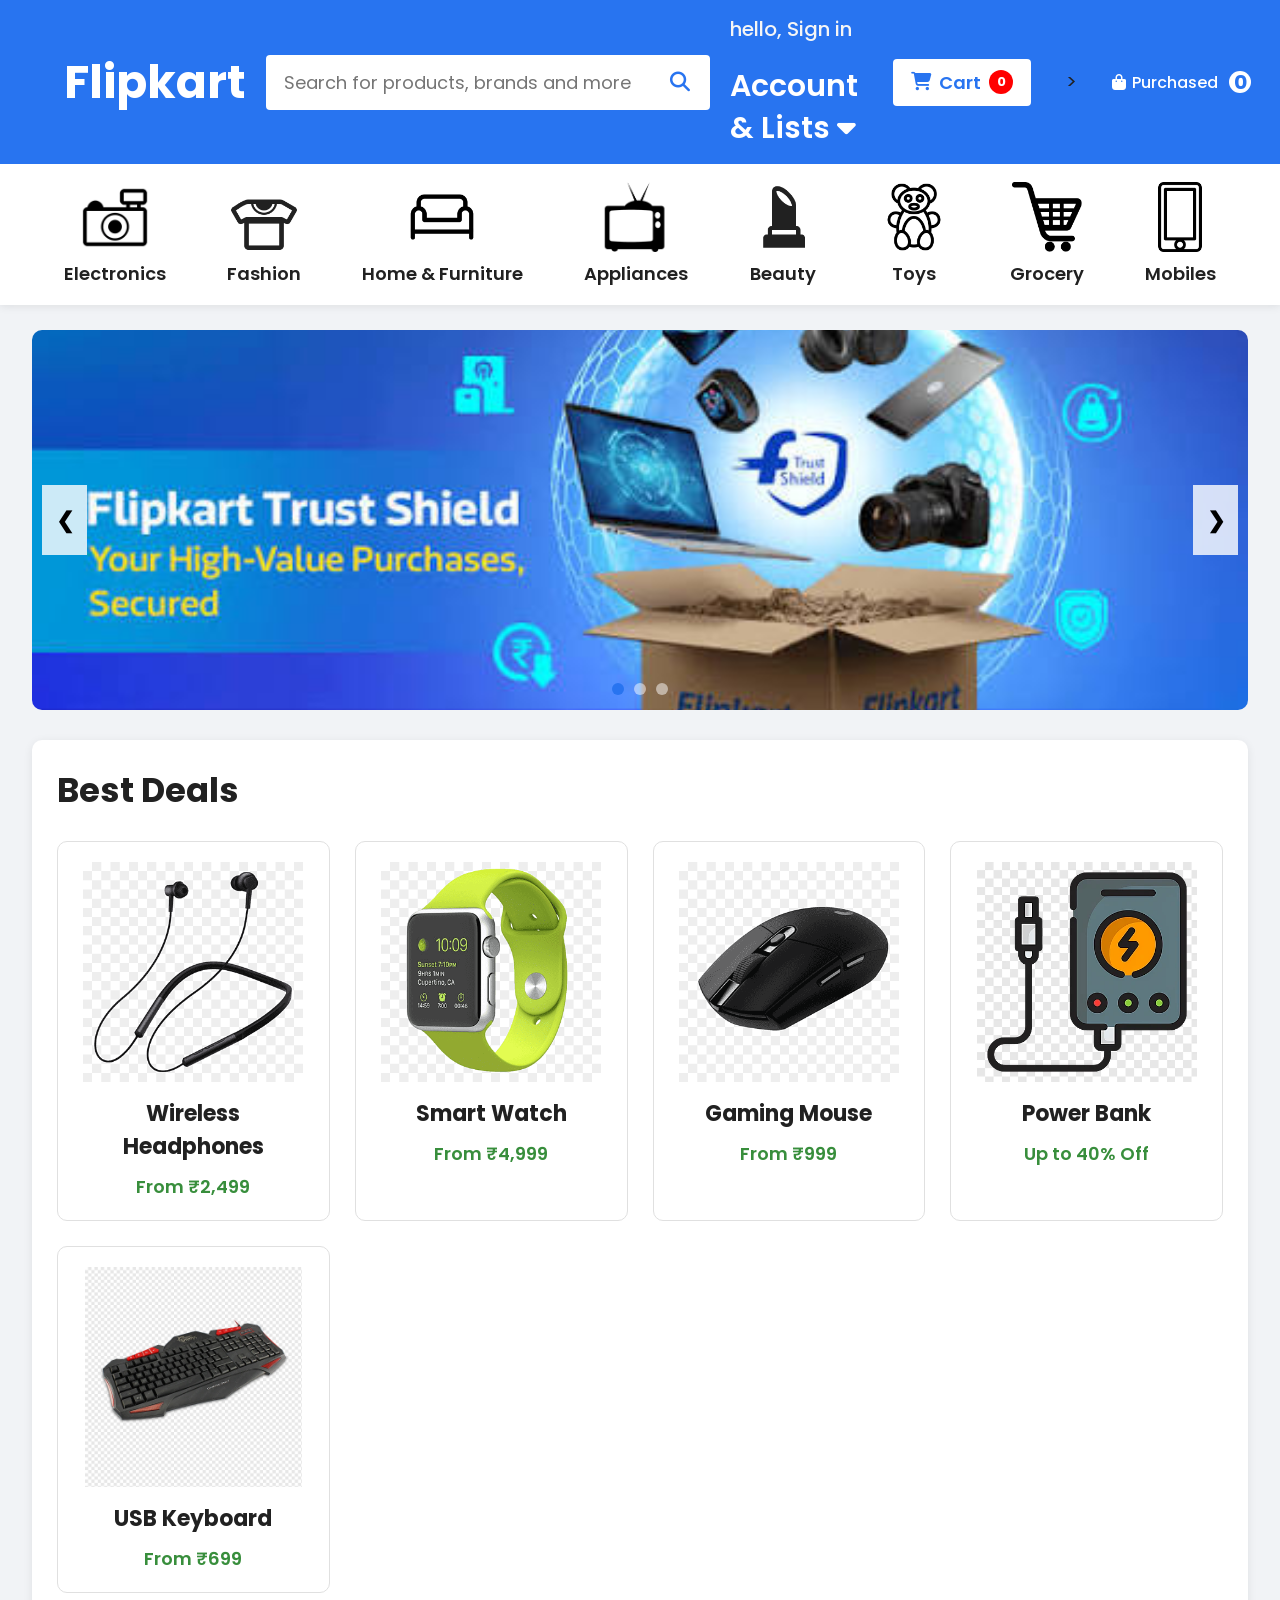
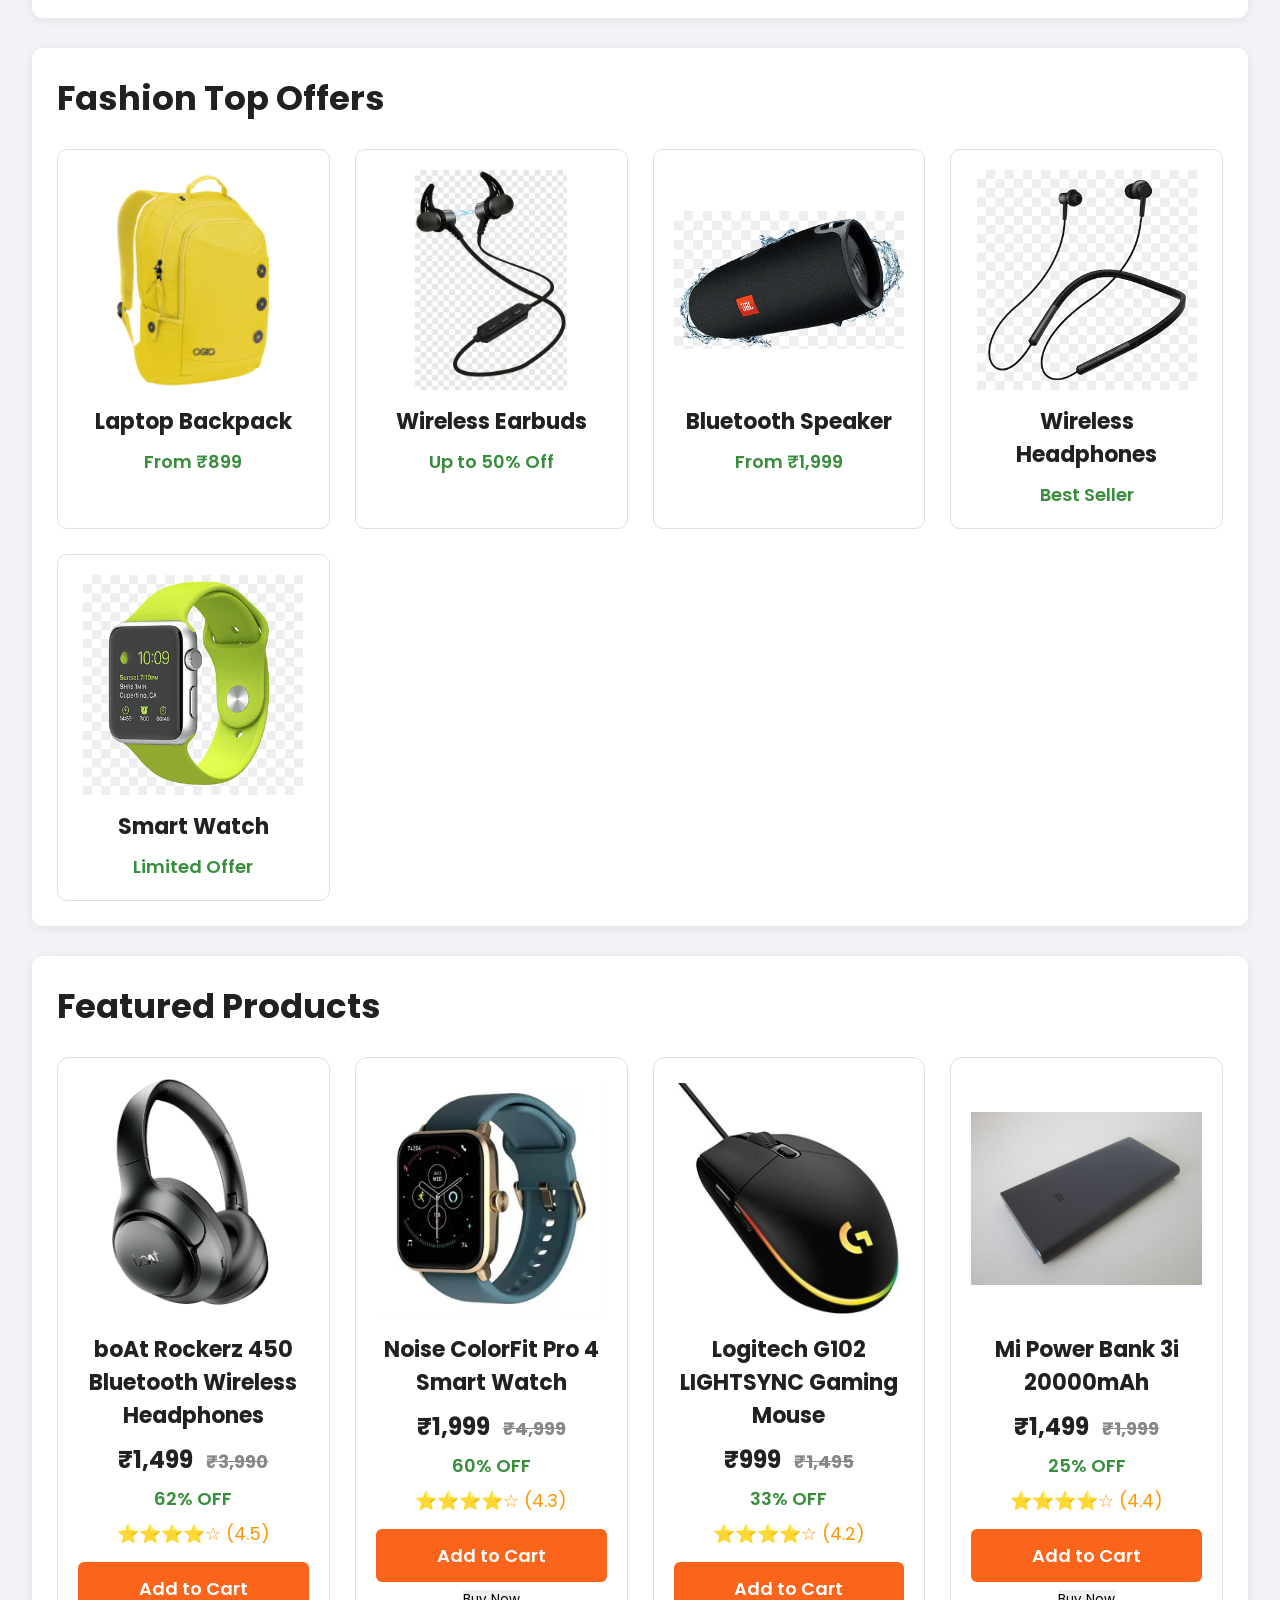
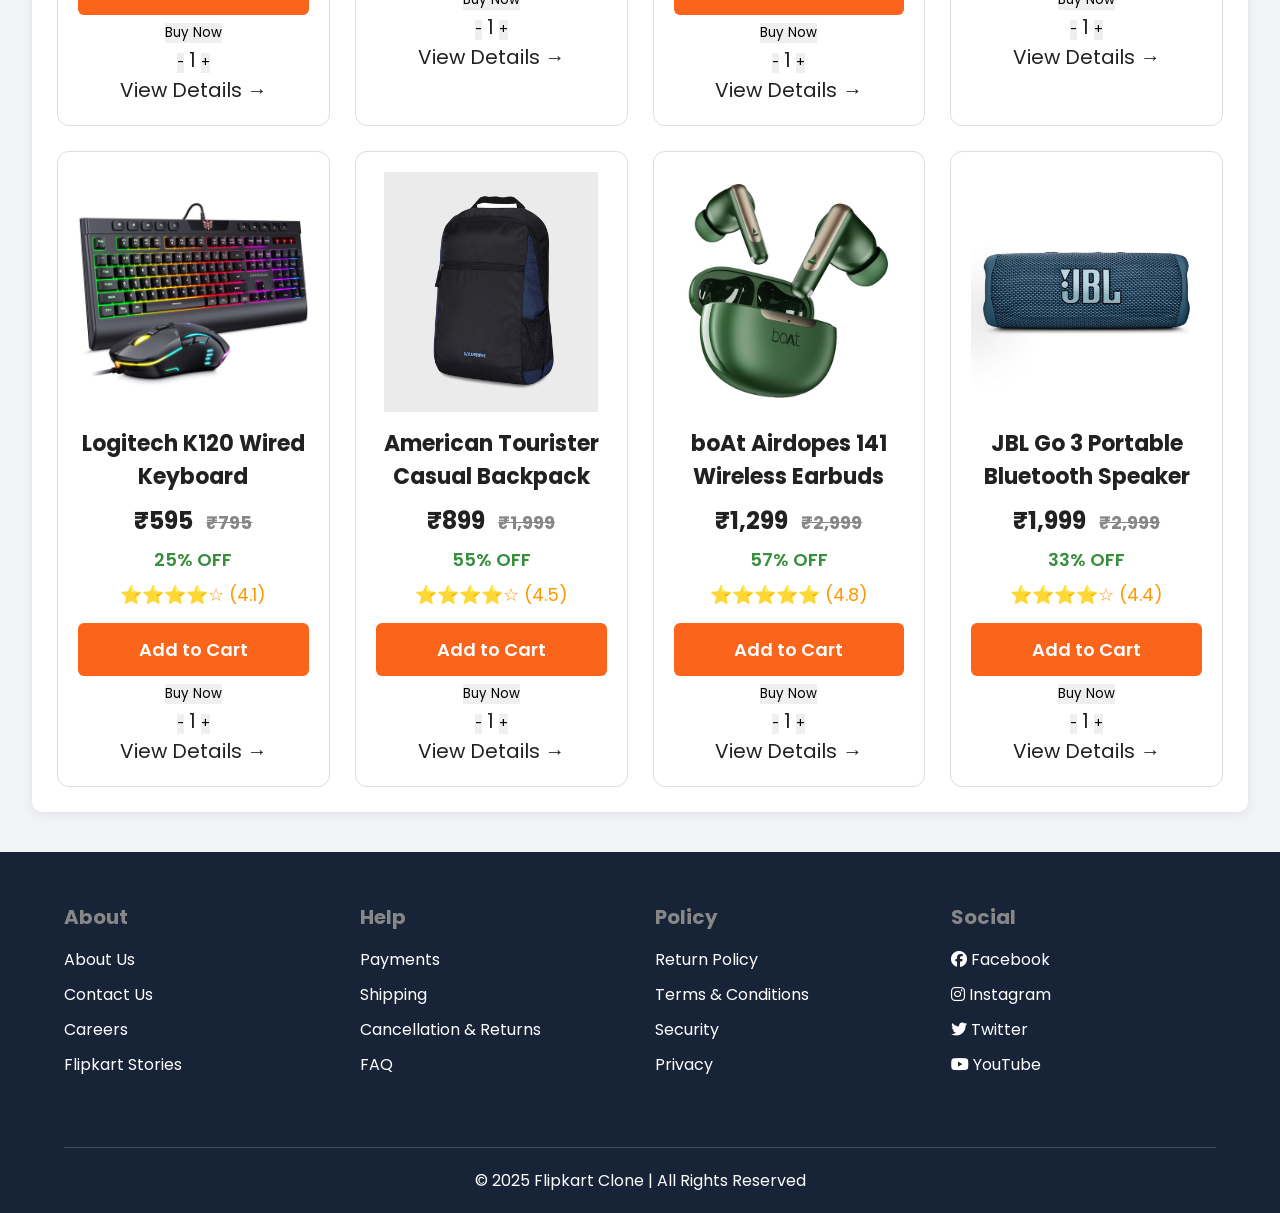
==== commit 1b54591d: "Final project" ====
--- a/index.html
+++ b/index.html
@@ -73,11 +73,11 @@
 
         </div>
 
-        <button class="cart-btn">
-            <i class="fa-solid fa-cart-shopping"></i>
-            Cart
-            <span class="cart-count" id="cartCount">0</span>
-        </button>
+        <button class="cart-btn" onclick="window.location.href='cart.html'">
+    <i class="fa-solid fa-cart-shopping"></i>
+    Cart
+    <span class="cart-count" id="cartCount">0</span>
+</button>>
         <div class="purchased-menu">
             <button class="purchased-btn">
                 <i class="fa-solid fa-bag-shopping"></i>
--- a/css/style.css
+++ b/css/style.css
@@ -774,4 +774,126 @@
     font-size:30px;
     font-weight:500;
     white-space:nowrap;
+}
+/* LOGIN PAGE */
+
+.login-container{
+    display:flex;
+    justify-content:center;
+    align-items:center;
+    min-height:85vh;
+    background:#f1f3f6;
+}
+
+.login-card{
+    width:420px;
+    background:#fff;
+    padding:40px;
+    border-radius:12px;
+    box-shadow:0 10px 25px rgba(0,0,0,.15);
+}
+
+.login-card h1{
+    color:#2874f0;
+    text-align:center;
+    margin-bottom:10px;
+}
+
+.login-text{
+    text-align:center;
+    color:#666;
+    margin-bottom:30px;
+}
+
+.login-card label{
+    display:block;
+    margin-bottom:8px;
+    font-weight:600;
+}
+
+.login-card input{
+    width:100%;
+    padding:14px;
+    margin-bottom:20px;
+    border:1px solid #ddd;
+    border-radius:6px;
+    font-size:16px;
+}
+
+.forgot-password{
+    display:block;
+    text-align:right;
+    margin-bottom:20px;
+    color:#2874f0;
+    font-size:14px;
+}
+
+.login-submit{
+    width:100%;
+    padding:14px;
+    background:#2874f0;
+    color:white;
+    border:none;
+    border-radius:6px;
+    font-size:18px;
+    font-weight:600;
+    transition:.3s;
+}
+
+.login-submit:hover{
+    background:#1c5fd4;
+}
+
+.register-link{
+    margin-top:25px;
+    text-align:center;
+}
+
+.register-link a{
+    color:#2874f0;
+    font-weight:600;
+}
+.captcha-box{
+    display:flex;
+    justify-content:space-between;
+    align-items:center;
+    margin:15px 0;
+    padding:10px;
+    border:1px solid #ddd;
+    border-radius:8px;
+    background:#f5f5f5;
+}
+
+#captchaText{
+    font-size:22px;
+    font-weight:bold;
+    letter-spacing:3px;
+    color:#2874f0;
+}
+
+#refreshCaptcha{
+    padding:8px 15px;
+    background:#2874f0;
+    color:white;
+    border:none;
+    border-radius:6px;
+    cursor:pointer;
+}
+
+#refreshCaptcha:hover{
+    background:#1b5fc6;
+}
+
+#message{
+    margin-top:10px;
+    font-weight:600;
+}
+#message{
+    margin-top:10px;
+    font-weight:600;
+}
+
+#registerMessage{
+    margin-top:10px;
+    font-weight:600;
 }
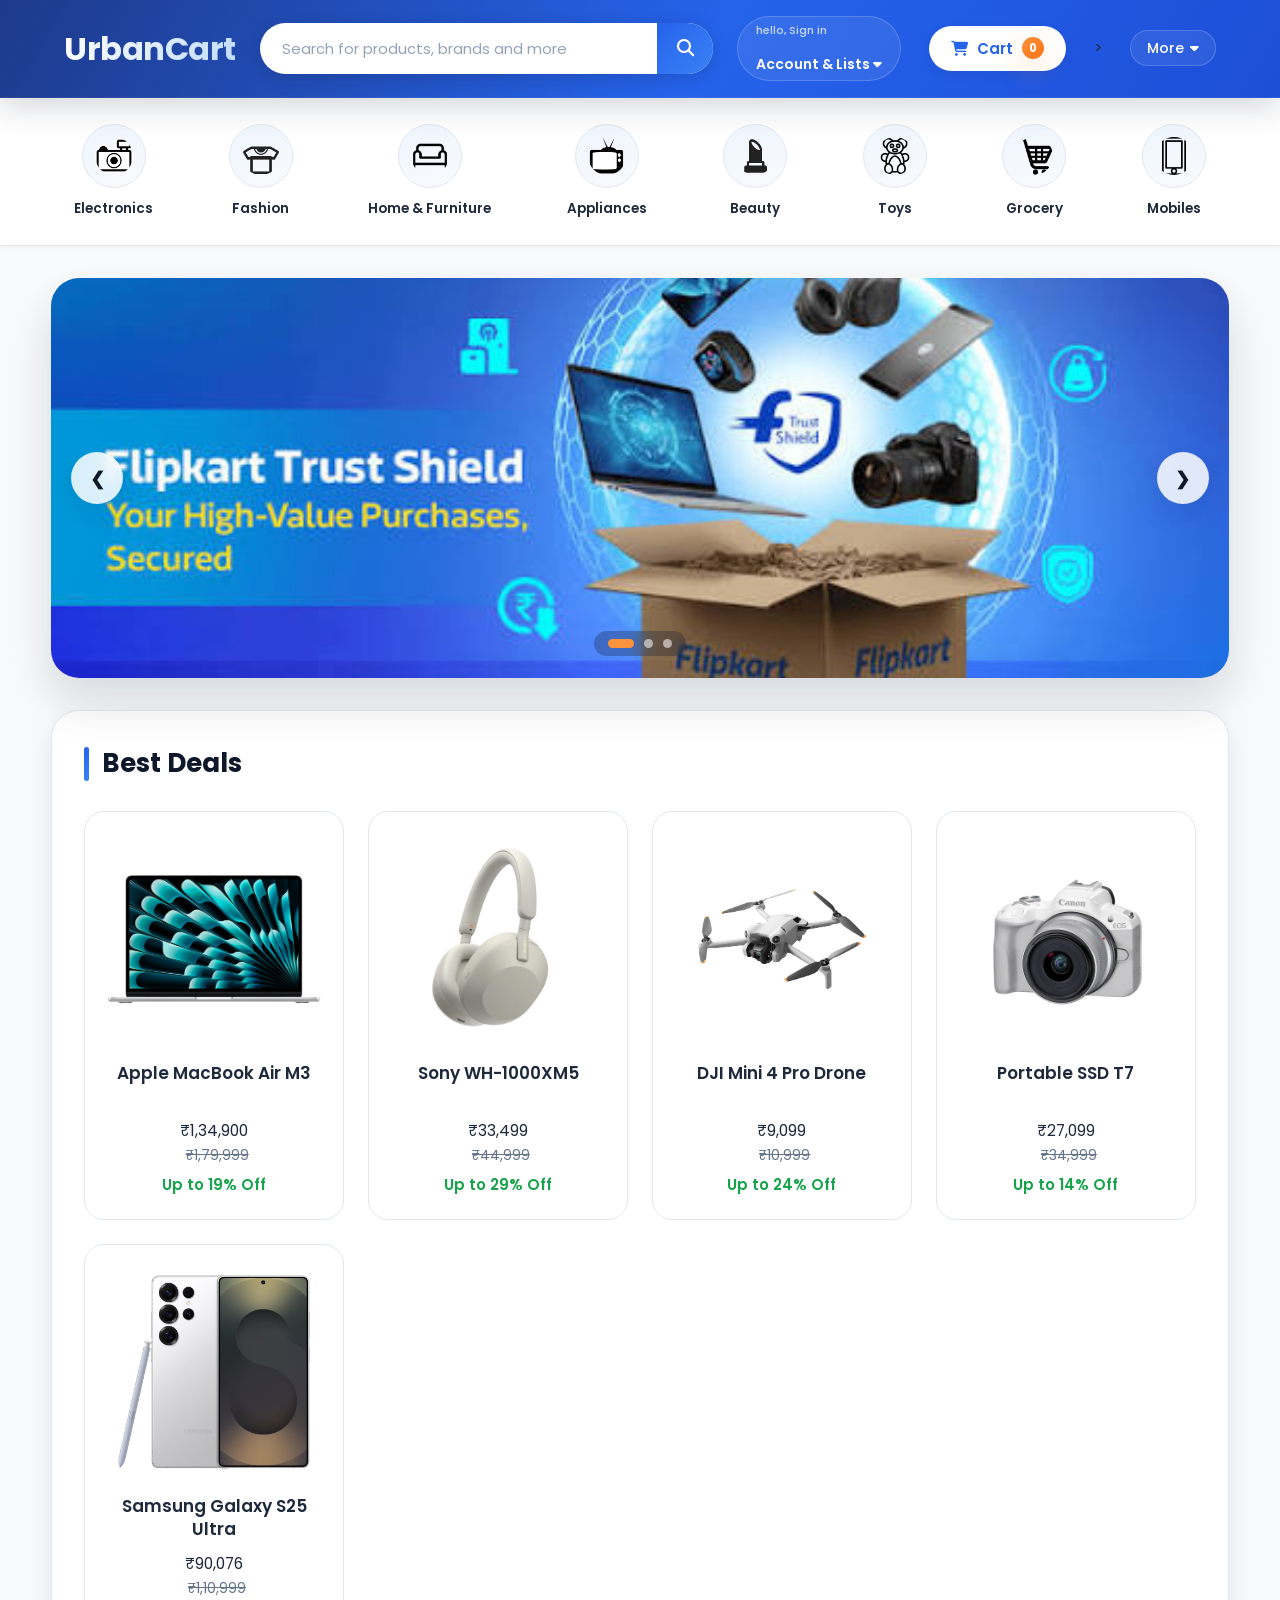
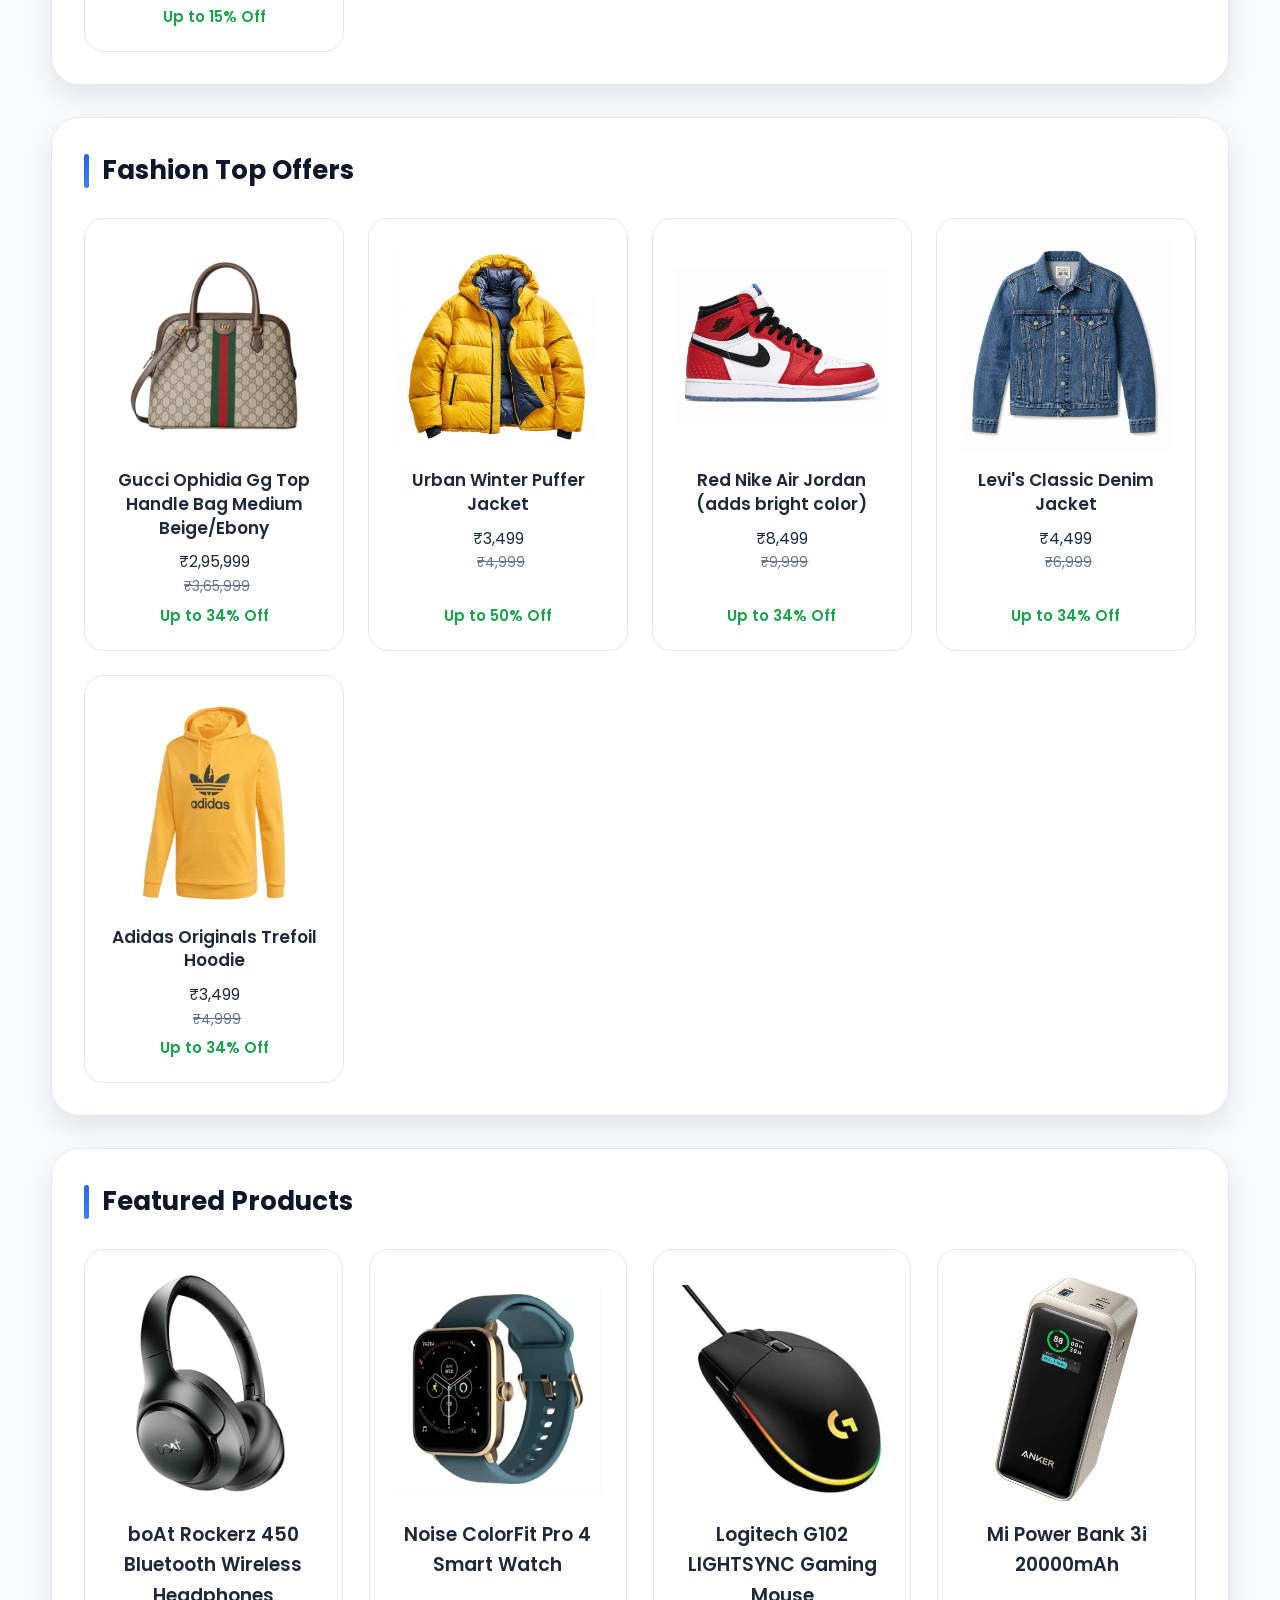
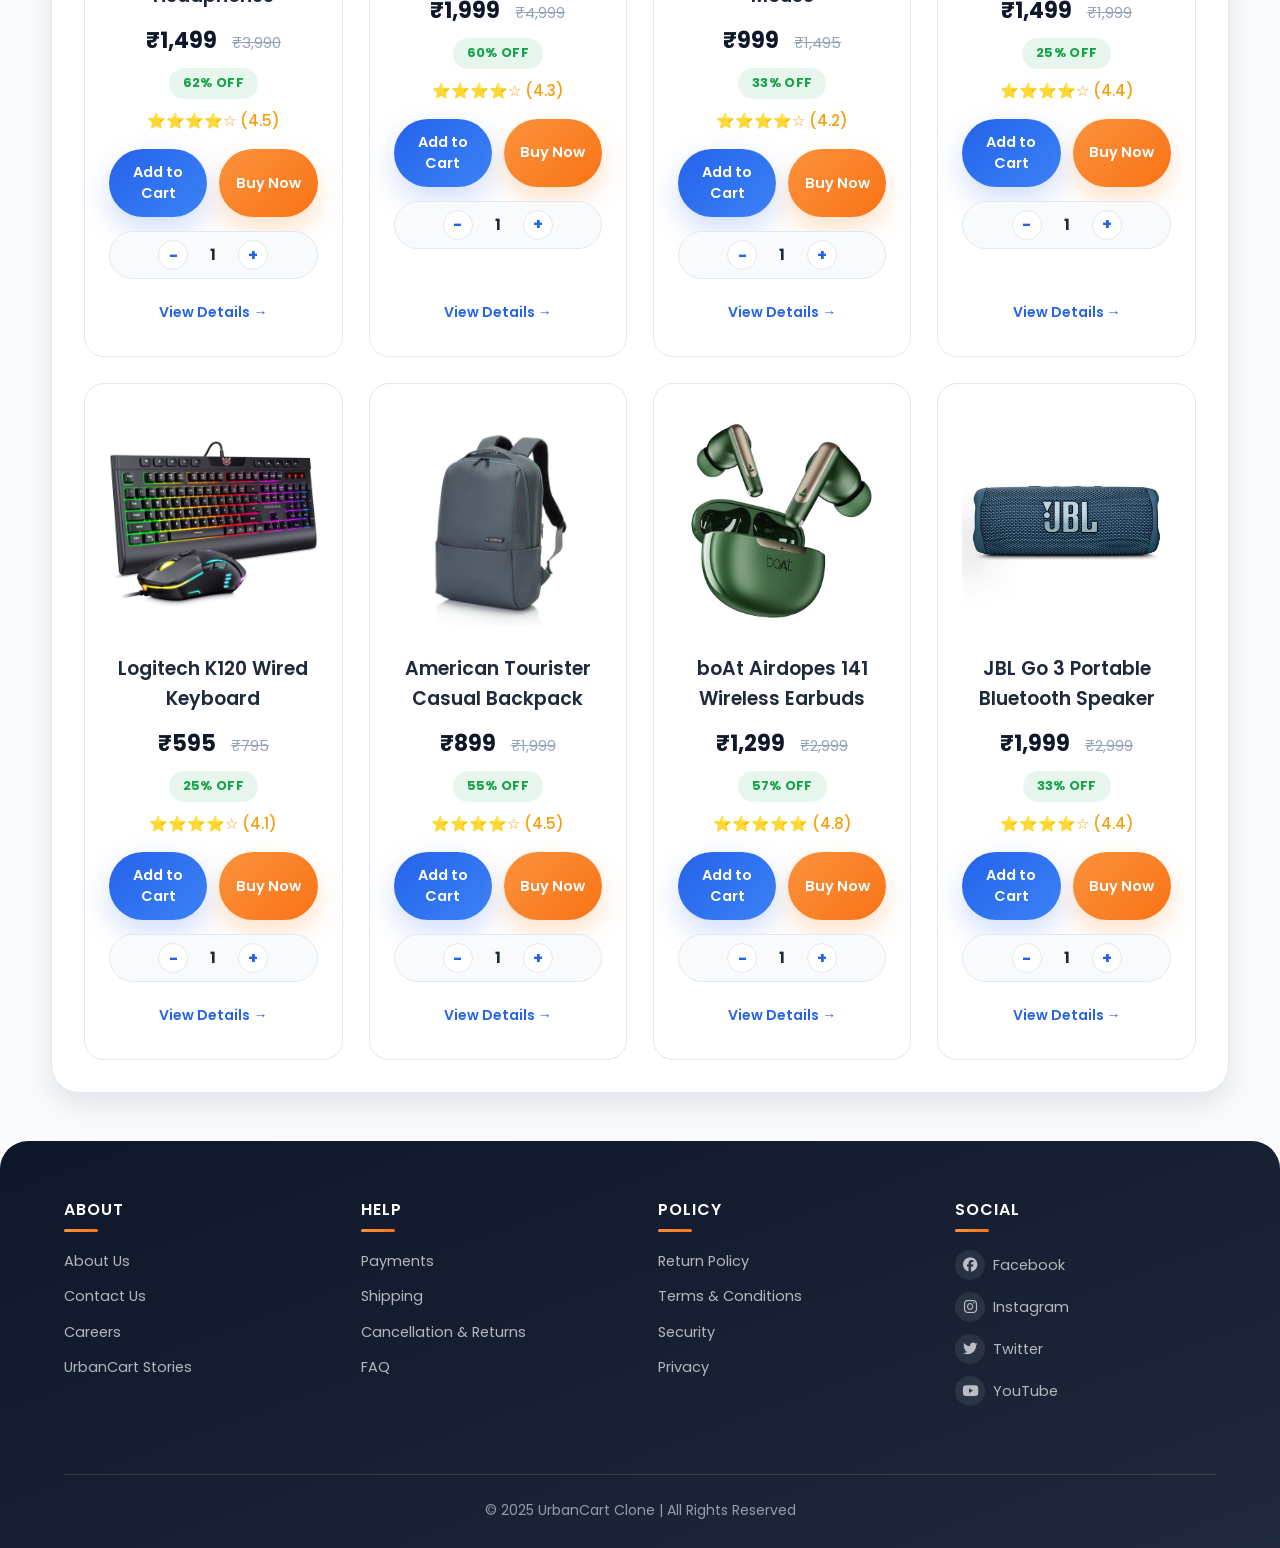
==== commit 6bd1214e: "Initial commit" ====
--- a/index.html
+++ b/index.html
@@ -21,7 +21,7 @@
 <header>
 
     <div class="logo">
-        <h1>Flipkart</h1>
+        <h1>UrbanCart</h1>
     </div>
 
     <div class="search-bar">
@@ -78,21 +78,6 @@
     Cart
     <span class="cart-count" id="cartCount">0</span>
 </button>>
-        <div class="purchased-menu">
-            <button class="purchased-btn">
-                <i class="fa-solid fa-bag-shopping"></i>
-                Purchased
-                <span id="purchaseCount">0</span>
-            </button>
-            <div class="purchased-dropdown">
-                <h3>Purchased Product</h3>
-                <div id="purchaseList">
-                    <p>NO Products Purchased</p>
-                </div>
-            </div>
-        </div>
-
-        <a href="#">Become a Seller</a>
 
         <div class="more-menu">
 
@@ -206,33 +191,38 @@
     <div class="product-container">
 
         <div class="product-card">
-            <img src="images/product1.png" alt="Wireless Headphones">
-            <h3>Wireless Headphones</h3>
-            <p>From ₹2,499</p>
-        </div>
-
-        <div class="product-card">
-            <img src="images/product2.png" alt="Smart Watch">
-            <h3>Smart Watch</h3>
-            <p>From ₹4,999</p>
-        </div>
-
-        <div class="product-card">
-            <img src="images/product3.png" alt="Gaming Mouse">
-            <h3>Gaming Mouse</h3>
-            <p>From ₹999</p>
-        </div>
-
-        <div class="product-card">
-            <img src="images/product4.png" alt="Power Bank">
-            <h3>Power Bank</h3>
-            <p>Up to 40% Off</p>
-        </div>
-
-        <div class="product-card">
-            <img src="images/product5.png" alt="USB Keyboard">
-            <h3>USB Keyboard</h3>
-            <p>From ₹699</p>
+            <img src="images/product1.png" alt="Apple MacBook Air M3">
+            <h3>Apple MacBook Air M3</h3>
+            ₹1,34,900 <span style="text-decoration:line-through;">₹1,79,999</span>
+            <p>Up to 19% Off</p>
+        </div>
+
+        <div class="product-card">
+            <img src="images/product2.png" alt="Sony WH-1000XM5">
+            <h3>Sony WH-1000XM5</h3>
+            ₹33,499 <span style="text-decoration:line-through;">₹44,999</span>
+            <p>Up to 29% Off</p>
+        </div>
+
+        <div class="product-card">
+            <img src="images/product3.png" alt="DJI Mini 4 Pro Drone">
+            <h3>DJI Mini 4 Pro Drone</h3>
+            ₹9,099 <span style="text-decoration:line-through;">₹10,999</span>
+            <p>Up to 24% Off</p>
+        </div>
+
+        <div class="product-card">
+            <img src="images/product4.png" alt="Portable SSD T7">
+            <h3>Portable SSD T7</h3>
+            ₹27,099 <span style="text-decoration:line-through;">₹34,999</span>
+            <p>Up to 14% Off</p>
+        </div>
+
+        <div class="product-card">
+            <img src="images/product5.png" alt="Samsung Galaxy S25 Ultra">
+            <h3>Samsung Galaxy S25 Ultra</h3>
+            ₹90,076 <span style="text-decoration:line-through;">₹1,10,999</span>
+            <p>Up to 15% Off</p>
         </div>
 
     </div>
@@ -246,33 +236,39 @@
     <div class="product-container">
 
         <div class="product-card">
-            <img src="images/product6.png" alt="Laptop Backpack">
-            <h3>Laptop Backpack</h3>
-            <p>From ₹899</p>
-        </div>
-
-        <div class="product-card">
-            <img src="images/product7.png" alt="Wireless Earbuds">
-            <h3>Wireless Earbuds</h3>
+            <img src="images/product6.png" alt="Gucci Ophidia Gg Top Handle Bag Medium Beige/Ebonyk">
+            <h3>Gucci Ophidia Gg Top Handle Bag Medium Beige/Ebony</h3>
+            ₹2,95,999 <span style="text-decoration:line-through;">₹3,65,999</span>
+            <p>Up to 34% Off</p>
+        </div>
+
+        <div class="product-card">
+            <img src="images/product7.png" alt="Urban Winter Puffer Jacket">
+            <h3>Urban Winter Puffer Jacket</h3>
+            ₹3,499 <span style="text-decoration:line-through;">₹4,999</span>
             <p>Up to 50% Off</p>
         </div>
 
         <div class="product-card">
-            <img src="images/product8.png" alt="Bluetooth Speaker">
-            <h3>Bluetooth Speaker</h3>
-            <p>From ₹1,999</p>
-        </div>
-
-        <div class="product-card">
-            <img src="images/product1.png" alt="Wireless Headphones">
-            <h3>Wireless Headphones</h3>
-            <p>Best Seller</p>
-        </div>
-
-        <div class="product-card">
-            <img src="images/product2.png" alt="Smart Watch">
-            <h3>Smart Watch</h3>
-            <p>Limited Offer</p>
+            <img src="images/product8.png" alt="Red Nike Air Jordan (adds bright color)">
+            <h3>Red Nike Air Jordan (adds bright color)</h3>
+            ₹8,499 <span style="text-decoration:line-through;">₹9,999</span>
+            <p>Up to 34% Off</p>
+        </div>
+
+        <div class="product-card">
+            <img src="images/product9.png" alt="Levi's Classic Denim Jacket">
+            <h3>Levi's Classic Denim Jacket</h3>
+             ₹4,499 <span style="text-decoration:line-through;">₹6,999</span>
+            <p>Up to 34% Off</p>
+        </div>
+
+        <div class="product-card">
+            <img src="images/product10.png" alt="Adidas Originals Trefoil Hoodie">
+            <h3>Adidas Originals Trefoil Hoodie</h3>
+            ₹3,499 <span style="text-decoration:line-through;">₹4,999</span>
+            <p>Up to 34% Off</p>
+            
         </div>
 
     </div>
@@ -538,7 +534,7 @@
         <a href="#">About Us</a>
         <a href="#">Contact Us</a>
         <a href="#">Careers</a>
-        <a href="#">Flipkart Stories</a>
+        <a href="#">UrbanCart Stories</a>
     </div>
 
     <div class="footer-box">
@@ -579,7 +575,7 @@
     </div>
 
     <p class="copyright">
-        © 2025 Flipkart Clone | All Rights Reserved
+        © 2025 UrbanCart Clone | All Rights Reserved
     </p>
 
 </footer>
--- a/css/style.css
+++ b/css/style.css
@@ -1,3 +1,69 @@
+/* ==========================================================================
+   URBANCART — PREMIUM E-COMMERCE STYLESHEET
+   Design tokens, global resets, header, navigation, hero, products,
+   featured products, footer, toast, and authentication pages.
+   CSS ONLY — no HTML/JS structure, classes, or IDs were changed.
+   ========================================================================== */
+
+/* ==========================================================================
+   1. DESIGN TOKENS
+   ========================================================================== */
+
+:root{
+
+    /* Colors */
+    --bg:#f8fafc;
+    --card:#ffffff;
+    --primary:#2563eb;
+    --primary-dark:#1d4ed8;
+    --primary-light:#3b82f6;
+    --secondary:#0f172a;
+    --secondary-light:#1e293b;
+    --accent:#fb923c;
+    --accent-dark:#f97316;
+    --success:#16a34a;
+    --success-dark:#15803d;
+    --danger:#ef4444;
+    --danger-dark:#dc2626;
+    --border:#e2e8f0;
+    --text:#1e293b;
+    --text-light:#64748b;
+    --star:#f59e0b;
+
+    /* Gradients */
+    --gradient-primary:linear-gradient(135deg,var(--primary) 0%,var(--primary-light) 100%);
+    --gradient-header:linear-gradient(120deg,#1e3a8a 0%,#2563eb 55%,#1d4ed8 100%);
+    --gradient-accent:linear-gradient(135deg,var(--accent) 0%,var(--accent-dark) 100%);
+    --gradient-success:linear-gradient(135deg,var(--success) 0%,var(--success-dark) 100%);
+    --gradient-dark:linear-gradient(160deg,#0f172a 0%,#1e293b 100%);
+    --gradient-text:linear-gradient(120deg,#ffffff 0%,#bfdbfe 100%);
+
+    /* Radius */
+    --radius-sm:8px;
+    --radius-md:14px;
+    --radius-lg:20px;
+    --radius-xl:28px;
+    --radius-full:999px;
+
+    /* Shadows */
+    --shadow-xs:0 1px 3px rgba(15,23,42,.06);
+    --shadow-sm:0 4px 12px rgba(15,23,42,.06);
+    --shadow-md:0 12px 28px rgba(15,23,42,.09);
+    --shadow-lg:0 24px 48px rgba(15,23,42,.14);
+    --shadow-glow:0 12px 30px rgba(37,99,235,.22);
+    --shadow-accent-glow:0 12px 26px rgba(251,146,60,.28);
+
+    /* Motion */
+    --ease:cubic-bezier(.4,0,.2,1);
+    --fast:.2s;
+    --base:.35s;
+    --slow:.55s;
+}
+
+/* ==========================================================================
+   2. GLOBAL RESET
+   ========================================================================== */
+
 *{
     margin:0;
     padding:0;
@@ -5,9 +71,17 @@
     font-family:'Poppins',sans-serif;
 }
 
+html{
+    scroll-behavior:smooth;
+}
+
 body{
-    background:#f1f3f6;
-    color:#212121;
+    background:var(--bg);
+    color:var(--text);
+    font-size:15.5px;
+    line-height:1.6;
+    -webkit-font-smoothing:antialiased;
+    overflow-x:hidden;
 }
 
 img{
@@ -24,196 +98,471 @@
     cursor:pointer;
     border:none;
     outline:none;
-}
+    background:none;
+    font-family:'Poppins',sans-serif;
+}
+
+ul{
+    list-style:none;
+}
+
+hr{
+    border:none;
+    border-top:1px solid var(--border);
+}
+
+::selection{
+    background:var(--primary);
+    color:#fff;
+}
+
+::-webkit-scrollbar{
+    width:10px;
+    height:10px;
+}
+
+::-webkit-scrollbar-track{
+    background:var(--bg);
+}
+
+::-webkit-scrollbar-thumb{
+    background:#cbd5e1;
+    border-radius:var(--radius-full);
+}
+
+::-webkit-scrollbar-thumb:hover{
+    background:var(--text-light);
+}
+
+:focus-visible{
+    outline:2px solid var(--primary);
+    outline-offset:3px;
+    border-radius:4px;
+}
+
+@media (prefers-reduced-motion:reduce){
+    *{
+        animation-duration:.001ms !important;
+        animation-iteration-count:1 !important;
+        transition-duration:.001ms !important;
+        scroll-behavior:auto !important;
+    }
+}
+
+/* ==========================================================================
+   3. HEADER
+   ========================================================================== */
 
 header{
     width:100%;
-    background:#2874f0;
-    padding:15px 5%;
+    background:var(--gradient-header);
+    padding:16px 5%;
     display:flex;
     align-items:center;
     justify-content:space-between;
-    gap:20px;
+    gap:24px;
     position:sticky;
     top:0;
     z-index:1000;
+    backdrop-filter:blur(20px) saturate(160%);
+    -webkit-backdrop-filter:blur(20px) saturate(160%);
+    box-shadow:0 8px 30px rgba(15,23,42,.18);
+    border-bottom:1px solid rgba(255,255,255,.08);
 }
 
 .logo h1{
-    color:#fff;
-    font-size:70px;
+    background:var(--gradient-text);
+    -webkit-background-clip:text;
+    background-clip:text;
+    -webkit-text-fill-color:transparent;
+    font-size:32px;
     font-weight:700;
+    letter-spacing:-.5px;
+    white-space:nowrap;
+    transition:transform var(--fast) var(--ease);
+}
+
+.logo:hover h1,
+.logo a:hover h1{
+    transform:translateY(-1px) scale(1.02);
 }
 
 .search-bar{
     flex:1;
     display:flex;
     max-width:650px;
+    background:#fff;
+    border-radius:var(--radius-full);
+    overflow:hidden;
+    box-shadow:0 4px 18px rgba(15,23,42,.18);
+    transition:box-shadow var(--base) var(--ease), transform var(--base) var(--ease);
+}
+
+.search-bar:focus-within{
+    box-shadow:0 6px 24px rgba(37,99,235,.35), 0 0 0 3px rgba(37,99,235,.25);
+    transform:translateY(-1px);
 }
 
 .search-bar input{
     flex:1;
-    padding:14px 18px;
+    padding:14px 22px;
+    font-size:15px;
+    border:none;
+    background:transparent;
+    color:var(--text);
+}
+
+.search-bar input::placeholder{
+    color:#94a3b8;
+}
+
+.search-bar button{
+    width:56px;
+    background:var(--gradient-primary);
+    color:#fff;
     font-size:17px;
-    border:none;
-    border-radius:4px 0 0 4px;
-}
-
-.search-bar button{
-    width:60px;
-    background:#fff;
-    color:#2874f0;
-    font-size:20px;
-    border-radius:0 4px 4px 0;
+    transition:filter var(--fast) var(--ease);
+}
+
+.search-bar button:hover{
+    filter:brightness(1.08);
 }
 
 .header-links{
     display:flex;
     align-items:center;
-    gap:20px;
+    gap:28px;
 }
 
 .header-links a{
     color:#fff;
-    font-size:17px;
+    font-size:15px;
     font-weight:500;
+    opacity:.92;
+    transition:opacity var(--fast) var(--ease), transform var(--fast) var(--ease);
+}
+
+.header-links > a{
+    white-space:nowrap;
+}
+
+.header-links a:hover{
+    opacity:1;
+    transform:translateY(-1px);
 }
 
 .login-btn{
     background:#fff;
-    color:#2874f0;
+    color:var(--primary);
     padding:10px 22px;
-    border-radius:4px;
-    font-size:17px;
-    font-weight:600;
-}
+    border-radius:var(--radius-full);
+    font-size:15px;
+    font-weight:600;
+    transition:transform var(--fast) var(--ease), box-shadow var(--fast) var(--ease);
+}
+
+.login-btn:hover{
+    transform:translateY(-2px);
+    box-shadow:var(--shadow-md);
+}
+
+/* Account dropdown */
+
+.account-menu,
+.more-menu{
+    position:relative;
+}
+
+.account-btn,
+.more-btn{
+    background:rgba(255,255,255,.08);
+    color:#fff;
+    border:1px solid rgba(255,255,255,.18);
+    display:flex;
+    align-items:center;
+    gap:6px;
+    font-size:14px;
+    font-weight:500;
+    padding:8px 16px;
+    border-radius:var(--radius-full);
+    text-align:left;
+    line-height:1.3;
+    transition:background var(--fast) var(--ease), transform var(--fast) var(--ease), border-color var(--fast) var(--ease);
+}
+
+.account-btn{
+    display:flex;
+    flex-direction:column;
+    align-items:flex-start;
+    gap:0;
+    padding:6px 18px;
+}
+
+.account-btn:hover,
+.more-btn:hover{
+    background:rgba(255,255,255,.16);
+    border-color:rgba(255,255,255,.35);
+    transform:translateY(-1px);
+}
+
+.small-text{
+    display:block;
+    font-size:11px;
+    color:rgba(255,255,255,.75);
+}
+
+.big-text{
+    display:block;
+    font-size:14px;
+    font-weight:600;
+    color:#fff;
+}
+
+.account-dropdown,
+.more-dropdown{
+    position:absolute;
+    top:calc(100% + 14px);
+    right:0;
+    width:280px;
+    background:rgba(255,255,255,.85);
+    backdrop-filter:blur(18px) saturate(180%);
+    -webkit-backdrop-filter:blur(18px) saturate(180%);
+    border-radius:var(--radius-md);
+    box-shadow:var(--shadow-lg);
+    border:1px solid rgba(255,255,255,.6);
+    display:block;
+    opacity:0;
+    visibility:hidden;
+    transform:translateY(10px);
+    transition:opacity var(--base) var(--ease), transform var(--base) var(--ease), visibility var(--base);
+    z-index:1200;
+    overflow:hidden;
+}
+
+.account-dropdown{
+    left:0;
+    right:auto;
+}
+
+.account-menu:hover .account-dropdown,
+.more-menu:hover .more-dropdown{
+    opacity:1;
+    visibility:visible;
+    transform:translateY(0);
+}
+
+.signin-btn{
+    display:block;
+    width:calc(100% - 32px);
+    margin:16px auto 0;
+    background:var(--gradient-primary);
+    color:#fff !important;
+    text-align:center;
+    padding:13px;
+    font-size:15px;
+    font-weight:600;
+    border-radius:var(--radius-full);
+    box-shadow:var(--shadow-glow);
+    transition:transform var(--fast) var(--ease), filter var(--fast) var(--ease);
+}
+
+.signin-btn:hover{
+    transform:translateY(-2px);
+    filter:brightness(1.06);
+}
+
+.new-customer{
+    padding:14px 18px 6px;
+    font-size:13.5px;
+    color:var(--text-light);
+    text-align:center;
+}
+
+.new-customer a{
+    color:var(--primary) !important;
+    font-weight:600;
+}
+
+.account-dropdown hr,
+.more-dropdown hr{
+    margin:14px 18px;
+    border-top:1px solid var(--border);
+}
+
+.account-dropdown h3{
+    padding:0 18px 10px;
+    font-size:14px;
+    font-weight:600;
+    text-transform:uppercase;
+    letter-spacing:.6px;
+    color:var(--text-light);
+}
+
+.account-dropdown ul,
+.more-dropdown ul{
+    padding-bottom:10px;
+}
+
+.account-dropdown li a,
+.more-dropdown li a{
+    display:block;
+    padding:11px 18px;
+    color:var(--text);
+    font-size:14.5px;
+    font-weight:500;
+    transition:background var(--fast) var(--ease), padding-left var(--fast) var(--ease), color var(--fast) var(--ease);
+}
+
+.account-dropdown li a:hover,
+.more-dropdown li a:hover{
+    background:rgba(37,99,235,.08);
+    padding-left:24px;
+    color:var(--primary);
+}
+
+/* Cart button */
 
 .cart-btn{
     background:#fff;
-    color:#2874f0;
-    padding:10px 18px;
-    border-radius:4px;
-    display:flex;
-    align-items:center;
-    gap:8px;
-    font-size:17px;
+    color:var(--primary);
+    padding:11px 22px;
+    border-radius:var(--radius-full);
+    display:flex;
+    align-items:center;
+    gap:9px;
+    font-size:15px;
     font-weight:600;
     position:relative;
+    box-shadow:var(--shadow-sm);
+    transition:transform var(--fast) var(--ease), box-shadow var(--fast) var(--ease);
+}
+
+.cart-btn:hover{
+    transform:translateY(-2px) scale(1.02);
+    box-shadow:var(--shadow-md);
 }
 
 .cart-count{
-    width:24px;
-    height:24px;
+    width:22px;
+    height:22px;
     border-radius:50%;
-    background:red;
+    background:var(--gradient-accent);
     color:#fff;
     display:flex;
     align-items:center;
     justify-content:center;
-    font-size:13px;
+    font-size:11.5px;
     font-weight:700;
-}
-
-.more-menu{
-    position:relative;
-}
-
-.more-btn{
-    background:transparent;
-    color:#fff;
-    font-size:17px;
-}
-
-.more-dropdown{
-    position:absolute;
-    top:45px;
-    right:0;
-    width:220px;
-    background:#fff;
-    display:none;
-    border-radius:6px;
-    box-shadow:0 5px 15px rgba(0,0,0,.2);
-}
-
-.more-dropdown ul{
-    list-style:none;
-}
-
-.more-dropdown li a{
-    display:block;
-    padding:12px 15px;
-    color:#333;
-    font-size:15px;
-}
-
-.more-dropdown li a:hover{
-    background:#f5f5f5;
-}
-
-.more-menu:hover .more-dropdown{
-    display:block;
-}
+    box-shadow:var(--shadow-accent-glow);
+}
+
+/* Mobile menu toggle */
 
 .menu-btn{
     display:none;
-    background:none;
-    color:#fff;
-    font-size:28px;
-}
+    background:rgba(255,255,255,.1);
+    color:#fff;
+    font-size:22px;
+    width:44px;
+    height:44px;
+    border-radius:var(--radius-sm);
+    align-items:center;
+    justify-content:center;
+    transition:background var(--fast) var(--ease);
+}
+
+.menu-btn:hover{
+    background:rgba(255,255,255,.2);
+}
+
+/* ==========================================================================
+   4. CATEGORY NAVIGATION
+   ========================================================================== */
 
 nav{
-    background:#fff;
-    padding:18px 5%;
-    box-shadow:0 2px 8px rgba(0,0,0,.08);
+    background:var(--card);
+    padding:20px 5%;
+    box-shadow:var(--shadow-xs);
+    border-bottom:1px solid var(--border);
+    position:relative;
+    z-index:900;
 }
 
 .nav-list{
     display:flex;
     justify-content:space-between;
     align-items:center;
-    list-style:none;
-    gap:20px;
+    gap:16px;
 }
 
 .nav-item{
     text-align:center;
     cursor:pointer;
-    transition:.3s;
+    transition:transform var(--base) var(--ease);
+    padding:6px 10px;
+    border-radius:var(--radius-md);
 }
 
 .nav-item img{
-    width:70px;
-    height:70px;
+    width:64px;
+    height:64px;
     object-fit:contain;
-    margin:auto;
+    margin:0 auto 10px;
+    padding:12px;
+    border-radius:50%;
+    background:linear-gradient(160deg,#eff6ff 0%,#f8fafc 100%);
+    border:1px solid var(--border);
+    transition:box-shadow var(--base) var(--ease), transform var(--base) var(--ease), background var(--base) var(--ease);
 }
 
 .nav-item span{
     display:block;
-    margin-top:8px;
-    font-size:15px;
-    font-weight:600;
+    margin-top:2px;
+    font-size:13.5px;
+    font-weight:600;
+    color:var(--text);
+    transition:color var(--fast) var(--ease);
 }
 
 .nav-item:hover{
-    transform:translateY(-5px);
-    color:#2874f0;
-}
+    transform:translateY(-6px);
+}
+
+.nav-item:hover img{
+    box-shadow:0 12px 24px rgba(37,99,235,.22);
+    transform:scale(1.06);
+    background:linear-gradient(160deg,#dbeafe 0%,#eff6ff 100%);
+}
+
+.nav-item:hover span{
+    color:var(--primary);
+}
+
+/* ==========================================================================
+   5. LAYOUT / MAIN
+   ========================================================================== */
 
 main{
-    width:95%;
-    margin:25px auto;
-}
+    width:92%;
+    max-width:1400px;
+    margin:32px auto;
+}
+
+/* ==========================================================================
+   6. HERO / SLIDER
+   ========================================================================== */
 
 .hero{
     position:relative;
     overflow:hidden;
-    border-radius:10px;
-    background:#fff;
+    border-radius:var(--radius-xl);
+    background:var(--card);
+    box-shadow:var(--shadow-lg);
 }
 
 .slider{
     display:flex;
+    transition:transform var(--slow) var(--ease);
 }
 
 .slide{
@@ -222,296 +571,788 @@
 
 .slide img{
     width:100%;
-    height:380px;
+    height:400px;
     object-fit:cover;
-}
+    display:block;
+}
+
 .prev,
 .next{
     position:absolute;
     top:50%;
     transform:translateY(-50%);
-    width:45px;
-    height:70px;
-    background:rgba(255,255,255,.8);
-    font-size:22px;
-    font-weight:bold;
+    width:52px;
+    height:52px;
+    border-radius:50%;
+    background:rgba(255,255,255,.85);
+    backdrop-filter:blur(10px);
+    -webkit-backdrop-filter:blur(10px);
+    font-size:18px;
+    font-weight:600;
+    color:var(--secondary);
     z-index:10;
-    transition:.3s;
+    box-shadow:var(--shadow-md);
+    display:flex;
+    align-items:center;
+    justify-content:center;
+    transition:background var(--base) var(--ease), color var(--base) var(--ease), transform var(--base) var(--ease), box-shadow var(--base) var(--ease);
 }
 
 .prev{
-    left:10px;
+    left:20px;
 }
 
 .next{
-    right:10px;
+    right:20px;
 }
 
 .prev:hover,
 .next:hover{
-    background:#2874f0;
-    color:#fff;
+    background:var(--gradient-primary);
+    color:#fff;
+    transform:translateY(-50%) scale(1.08);
+    box-shadow:var(--shadow-glow);
 }
 
 .dots{
     position:absolute;
-    bottom:15px;
+    bottom:22px;
     left:50%;
     transform:translateX(-50%);
     display:flex;
     gap:10px;
+    padding:8px 14px;
+    background:rgba(15,23,42,.28);
+    backdrop-filter:blur(8px);
+    -webkit-backdrop-filter:blur(8px);
+    border-radius:var(--radius-full);
 }
 
 .dot{
-    width:12px;
-    height:12px;
-    border-radius:50%;
+    width:9px;
+    height:9px;
+    border-radius:var(--radius-full);
     background:#fff;
-    opacity:.5;
+    opacity:.55;
+    cursor:pointer;
+    transition:width var(--base) var(--ease), opacity var(--base) var(--ease), background var(--base) var(--ease);
 }
 
 .dot.active{
     opacity:1;
-    background:#2874f0;
-}
+    width:26px;
+    background:var(--accent);
+}
+
+/* ==========================================================================
+   7. SECTION HEADINGS (shared by products / featured products)
+   ========================================================================== */
 
 .products,
 .featured-products{
-    background:#fff;
-    margin-top:30px;
-    padding:25px;
-    border-radius:10px;
-    box-shadow:0 2px 10px rgba(0,0,0,.08);
+    background:var(--card);
+    margin-top:32px;
+    padding:32px;
+    border-radius:var(--radius-xl);
+    box-shadow:var(--shadow-md);
+    border:1px solid var(--border);
 }
 
 .products h2,
 .featured-products h2{
-    font-size:30px;
-    margin-bottom:25px;
-    color:#212121;
-}
+    font-size:26px;
+    font-weight:700;
+    margin-bottom:26px;
+    color:var(--secondary);
+    position:relative;
+    padding-left:18px;
+}
+
+.products h2::before,
+.featured-products h2::before{
+    content:"";
+    position:absolute;
+    left:0;
+    top:4px;
+    bottom:4px;
+    width:5px;
+    border-radius:var(--radius-full);
+    background:var(--gradient-primary);
+}
+
+/* ==========================================================================
+   8. PRODUCT CARDS (Best Deals / Fashion Top Offers)
+   ========================================================================== */
 
 .product-container{
     display:grid;
     grid-template-columns:repeat(auto-fit,minmax(220px,1fr));
-    gap:25px;
+    gap:24px;
 }
 
 .product-card{
-    background:#fff;
-    border:1px solid #e0e0e0;
-    border-radius:10px;
-    padding:20px;
+    background:var(--card);
+    border:1px solid var(--border);
+    border-radius:var(--radius-lg);
+    padding:22px;
     text-align:center;
-    transition:.3s;
+    transition:transform var(--base) var(--ease), box-shadow var(--base) var(--ease), border-color var(--base) var(--ease);
+    display:flex;
+    flex-direction:column;
+    height:100%;
 }
 
 .product-card:hover{
-    transform:translateY(-8px);
-    box-shadow:0 8px 20px rgba(0,0,0,.15);
+    transform:translateY(-10px);
+    box-shadow:var(--shadow-lg);
+    border-color:transparent;
 }
 
 .product-card img{
     width:100%;
-    height:220px;
+    height:210px;
     object-fit:contain;
-    margin-bottom:15px;
+    margin-bottom:18px;
+    transition:transform var(--base) var(--ease);
+}
+
+.product-card:hover img{
+    transform:scale(1.06);
 }
 
 .product-card h3{
-    font-size:20px;
+    font-size:17px;
+    font-weight:600;
     margin-bottom:10px;
+    color:var(--text);
+    line-height:1.4;
+    min-height:2.8em;
 }
 
 .product-card p{
-    font-size:17px;
-    color:#388e3c;
-    font-weight:600;
-}
+    font-size:15px;
+    color:var(--success);
+    font-weight:600;
+    margin-top:auto;
+    padding-top:6px;
+}
+
+.product-card span[style*="line-through"]{
+    color:var(--text-light) !important;
+    font-weight:400 !important;
+    font-size:14px !important;
+    margin-left:6px;
+}
+
+/* ==========================================================================
+   9. FEATURED PRODUCTS
+   ========================================================================== */
 
 .product-grid{
     display:grid;
     grid-template-columns:repeat(auto-fit,minmax(250px,1fr));
-    gap:25px;
+    gap:26px;
 }
 
 .featured-card{
-    background:#fff;
-    border:1px solid #ddd;
-    border-radius:12px;
-    padding:20px;
+    background:var(--card);
+    border:1px solid var(--border);
+    border-radius:var(--radius-lg);
+    padding:24px;
     text-align:center;
-    transition:.3s;
+    transition:transform var(--base) var(--ease), box-shadow var(--base) var(--ease), border-color var(--base) var(--ease);
+    display:flex;
+    flex-direction:column;
+    position:relative;
+    overflow:hidden;
+}
+
+.featured-card::before{
+    content:"";
+    position:absolute;
+    inset:0;
+    background:radial-gradient(circle at 50% 0%,rgba(37,99,235,.06),transparent 60%);
+    opacity:0;
+    transition:opacity var(--base) var(--ease);
+    pointer-events:none;
 }
 
 .featured-card:hover{
-    transform:translateY(-10px);
-    box-shadow:0 10px 25px rgba(0,0,0,.18);
+    transform:translateY(-12px);
+    box-shadow:var(--shadow-lg);
+    border-color:transparent;
+}
+
+.featured-card:hover::before{
+    opacity:1;
 }
 
 .featured-card img{
     width:100%;
-    height:240px;
+    height:230px;
     object-fit:contain;
-    margin-bottom:15px;
+    margin-bottom:16px;
+    transition:transform var(--base) var(--ease);
+}
+
+.featured-card:hover img{
+    transform:scale(1.07);
 }
 
 .featured-card h3{
-    font-size:22px;
-    margin-bottom:10px;
+    font-size:19px;
+    font-weight:600;
+    margin-bottom:12px;
+    color:var(--text);
 }
 
 .price{
     font-size:22px;
     font-weight:700;
-    color:#212121;
+    color:var(--secondary);
 }
 
 .price span{
-    margin-left:8px;
+    margin-left:10px;
     text-decoration:line-through;
-    color:#878787;
-    font-size:16px;
+    color:#94a3b8;
+    font-size:15px;
+    font-weight:400;
 }
 
 .discount{
-    color:#388e3c;
-    font-size:18px;
-    font-weight:600;
-    margin:8px 0;
+    display:inline-block;
+    color:var(--success);
+    background:rgba(22,163,74,.1);
+    font-size:13px;
+    font-weight:700;
+    margin:10px auto;
+    padding:5px 14px;
+    border-radius:var(--radius-full);
+    letter-spacing:.3px;
 }
 
 .rating{
-    color:#ff9800;
-    font-size:17px;
-    margin-bottom:15px;
+    color:var(--star);
+    font-size:15px;
+    margin-bottom:16px;
+    font-weight:500;
+}
+
+/* Buttons */
+
+.product-buttons{
+    display:flex;
+    gap:12px;
+    margin-bottom:14px;
 }
 
 .add-cart{
     width:100%;
     padding:13px;
-    background:#fb641b;
-    color:#fff;
-    font-size:17px;
-    font-weight:600;
-    border-radius:6px;
-    transition:.3s;
+    background:var(--gradient-primary);
+    color:#fff;
+    font-size:14.5px;
+    font-weight:600;
+    border-radius:var(--radius-full);
+    transition:transform var(--fast) var(--ease), box-shadow var(--fast) var(--ease), filter var(--fast) var(--ease);
+    box-shadow:var(--shadow-glow);
 }
 
 .add-cart:hover{
-    background:#ff9f00;
-    transform:scale(1.03);
-}
+    transform:translateY(-3px) scale(1.02);
+    filter:brightness(1.05);
+    box-shadow:0 16px 34px rgba(37,99,235,.3);
+}
+
+.add-cart:active{
+    transform:translateY(-1px) scale(.99);
+}
+
+.buy-now{
+    width:100%;
+    padding:13px;
+    background:var(--gradient-accent);
+    color:#fff;
+    font-size:14.5px;
+    font-weight:600;
+    border-radius:var(--radius-full);
+    transition:transform var(--fast) var(--ease), box-shadow var(--fast) var(--ease), filter var(--fast) var(--ease);
+    box-shadow:var(--shadow-accent-glow);
+}
+
+.buy-now:hover{
+    transform:translateY(-3px) scale(1.02);
+    filter:brightness(1.05);
+    box-shadow:0 16px 34px rgba(251,146,60,.34);
+}
+
+.buy-now:active{
+    transform:translateY(-1px) scale(.99);
+}
+
+/* Quantity selector (featured cards) */
+
+.buy-quantity{
+    display:flex;
+    align-items:center;
+    justify-content:center;
+    gap:16px;
+    margin-bottom:14px;
+    background:var(--bg);
+    border:1px solid var(--border);
+    border-radius:var(--radius-full);
+    padding:8px 14px;
+}
+
+.buy-quantity .minus,
+.buy-quantity .plus{
+    width:30px;
+    height:30px;
+    border-radius:50%;
+    background:#fff;
+    border:1px solid var(--border);
+    color:var(--primary);
+    font-size:16px;
+    font-weight:700;
+    display:flex;
+    align-items:center;
+    justify-content:center;
+    transition:background var(--fast) var(--ease), color var(--fast) var(--ease), transform var(--fast) var(--ease);
+}
+
+.buy-quantity .minus:hover,
+.buy-quantity .plus:hover{
+    background:var(--gradient-primary);
+    color:#fff;
+    transform:scale(1.08);
+}
+
+.buy-quantity .qty{
+    font-size:15px;
+    font-weight:700;
+    min-width:18px;
+    text-align:center;
+}
+
+.view-details{
+    display:inline-block;
+    margin-top:auto;
+    font-size:14px;
+    font-weight:600;
+    color:var(--primary);
+    padding:8px 4px;
+    transition:letter-spacing var(--fast) var(--ease), color var(--fast) var(--ease);
+}
+
+.view-details:hover{
+    letter-spacing:.5px;
+    color:var(--primary-dark);
+}
+
+/* ==========================================================================
+   10. FOOTER
+   ========================================================================== */
+
 footer{
-    background:#172337;
-    color:#fff;
-    margin-top:40px;
-    padding:50px 5% 20px;
+    background:var(--gradient-dark);
+    color:#fff;
+    margin-top:48px;
+    padding:56px 5% 26px;
     display:grid;
     grid-template-columns:repeat(auto-fit,minmax(220px,1fr));
-    gap:30px;
+    gap:36px;
+    border-radius:var(--radius-xl) var(--radius-xl) 0 0;
+    position:relative;
 }
 
 .footer-box h3{
-    font-size:20px;
-    color:#878787;
-    margin-bottom:15px;
+    font-size:16px;
+    font-weight:600;
+    color:#fff;
+    margin-bottom:18px;
+    text-transform:uppercase;
+    letter-spacing:1px;
+    position:relative;
+    padding-bottom:10px;
+}
+
+.footer-box h3::after{
+    content:"";
+    position:absolute;
+    left:0;
+    bottom:0;
+    width:34px;
+    height:3px;
+    border-radius:var(--radius-full);
+    background:var(--gradient-accent);
 }
 
 .footer-box a{
-    display:block;
-    color:#fff;
-    font-size:16px;
-    margin:10px 0;
-    transition:.3s;
+    display:flex;
+    align-items:center;
+    gap:8px;
+    color:rgba(255,255,255,.68);
+    font-size:14.5px;
+    margin:12px 0;
+    transition:color var(--fast) var(--ease), transform var(--fast) var(--ease);
+    width:fit-content;
 }
 
 .footer-box a:hover{
-    color:#2874f0;
+    color:#fff;
+    transform:translateX(4px);
+}
+
+.footer-box a i{
+    width:30px;
+    height:30px;
+    display:inline-flex;
+    align-items:center;
+    justify-content:center;
+    background:rgba(255,255,255,.08);
+    border-radius:50%;
+    transition:background var(--fast) var(--ease), color var(--fast) var(--ease);
+}
+
+.footer-box a:hover i{
+    background:var(--gradient-accent);
+    color:#fff;
 }
 
 .copyright{
     grid-column:1/-1;
     text-align:center;
-    margin-top:30px;
-    padding-top:20px;
-    border-top:1px solid rgba(255,255,255,.2);
-    font-size:16px;
-}
+    margin-top:20px;
+    padding-top:24px;
+    border-top:1px solid rgba(255,255,255,.12);
+    font-size:14px;
+    color:rgba(255,255,255,.55);
+}
+
+/* ==========================================================================
+   11. TOAST
+   ========================================================================== */
 
 .toast{
     position:fixed;
     bottom:30px;
     right:30px;
-    background:#388e3c;
-    color:#fff;
-    padding:15px 25px;
-    border-radius:8px;
-    font-size:17px;
+    background:var(--gradient-success);
+    color:#fff;
+    padding:16px 26px;
+    border-radius:var(--radius-md);
+    font-size:15px;
     font-weight:600;
     opacity:0;
     visibility:hidden;
-    transition:.4s;
+    transform:translateY(16px);
+    transition:opacity var(--base) var(--ease), visibility var(--base), transform var(--base) var(--ease);
     z-index:9999;
+    box-shadow:0 16px 36px rgba(22,163,74,.35);
+    display:flex;
+    align-items:center;
+    gap:10px;
+}
+
+.toast::before{
+    content:"\2713";
+    display:inline-flex;
+    align-items:center;
+    justify-content:center;
+    width:20px;
+    height:20px;
+    border-radius:50%;
+    background:rgba(255,255,255,.25);
+    font-size:12px;
+    font-weight:700;
 }
 
 .toast.show{
     opacity:1;
     visibility:visible;
-}
+    transform:translateY(0);
+}
+
+/* ==========================================================================
+   12. AUTH PAGES — LOGIN / REGISTER / FORGOT PASSWORD / SUCCESS
+   ========================================================================== */
+
+.login-container{
+    display:flex;
+    justify-content:center;
+    align-items:center;
+    min-height:85vh;
+    background:
+        radial-gradient(circle at 12% 15%,rgba(37,99,235,.14),transparent 45%),
+        radial-gradient(circle at 88% 85%,rgba(251,146,60,.12),transparent 45%),
+        var(--bg);
+    padding:40px 20px;
+}
+
+.login-card{
+    width:440px;
+    max-width:100%;
+    background:rgba(255,255,255,.75);
+    backdrop-filter:blur(22px) saturate(180%);
+    -webkit-backdrop-filter:blur(22px) saturate(180%);
+    padding:44px 40px;
+    border-radius:var(--radius-xl);
+    box-shadow:var(--shadow-lg);
+    border:1px solid rgba(255,255,255,.6);
+    animation:cardIn var(--slow) var(--ease);
+}
+
+@keyframes cardIn{
+    from{
+        opacity:0;
+        transform:translateY(18px) scale(.98);
+    }
+    to{
+        opacity:1;
+        transform:translateY(0) scale(1);
+    }
+}
+
+.login-card h1{
+    background:linear-gradient(120deg,var(--primary),var(--secondary));
+    -webkit-background-clip:text;
+    background-clip:text;
+    -webkit-text-fill-color:transparent;
+    text-align:center;
+    font-size:30px;
+    font-weight:700;
+    margin-bottom:10px;
+}
+
+.login-text{
+    text-align:center;
+    color:var(--text-light);
+    margin-bottom:30px;
+    font-size:14.5px;
+}
+
+.login-card label{
+    display:block;
+    margin-bottom:8px;
+    font-weight:600;
+    font-size:13.5px;
+    color:var(--text);
+}
+
+.login-card input{
+    width:100%;
+    padding:14px 16px;
+    margin-bottom:20px;
+    border:1.5px solid var(--border);
+    border-radius:var(--radius-md);
+    font-size:15px;
+    background:#fff;
+    color:var(--text);
+    transition:border-color var(--fast) var(--ease), box-shadow var(--fast) var(--ease), transform var(--fast) var(--ease);
+}
+
+.login-card input::placeholder{
+    color:#a3adc2;
+}
+
+.login-card input:focus{
+    border-color:var(--primary);
+    box-shadow:0 0 0 4px rgba(37,99,235,.14);
+    transform:translateY(-1px);
+}
+
+.forgot-password{
+    display:block;
+    text-align:right;
+    margin-bottom:22px;
+    color:var(--primary);
+    font-size:13.5px;
+    font-weight:500;
+    transition:color var(--fast) var(--ease);
+}
+
+.forgot-password:hover{
+    color:var(--primary-dark);
+}
+
+.login-submit{
+    width:100%;
+    padding:15px;
+    background:var(--gradient-primary);
+    color:#fff;
+    border:none;
+    border-radius:var(--radius-full);
+    font-size:16px;
+    font-weight:600;
+    transition:transform var(--fast) var(--ease), box-shadow var(--fast) var(--ease), filter var(--fast) var(--ease);
+    box-shadow:var(--shadow-glow);
+}
+
+.login-submit:hover{
+    transform:translateY(-3px);
+    filter:brightness(1.05);
+    box-shadow:0 18px 36px rgba(37,99,235,.32);
+}
+
+.login-submit:active{
+    transform:translateY(-1px);
+}
+
+.register-link{
+    margin-top:26px;
+    text-align:center;
+    font-size:14px;
+    color:var(--text-light);
+}
+
+.register-link a{
+    color:var(--primary);
+    font-weight:600;
+}
+
+.register-link a:hover{
+    text-decoration:underline;
+}
+
+.captcha-box{
+    display:flex;
+    justify-content:space-between;
+    align-items:center;
+    margin:6px 0 20px;
+    padding:12px 16px;
+    border:1.5px dashed var(--border);
+    border-radius:var(--radius-md);
+    background:var(--bg);
+}
+
+#captchaText{
+    font-size:21px;
+    font-weight:700;
+    letter-spacing:4px;
+    color:var(--primary);
+}
+
+#refreshCaptcha{
+    padding:9px 16px;
+    background:var(--gradient-primary);
+    color:#fff;
+    border:none;
+    border-radius:var(--radius-full);
+    cursor:pointer;
+    font-size:13px;
+    font-weight:600;
+    transition:transform var(--fast) var(--ease), filter var(--fast) var(--ease);
+}
+
+#refreshCaptcha:hover{
+    transform:translateY(-2px);
+    filter:brightness(1.06);
+}
+
+#message,
+#registerMessage,
+#forgotMessage{
+    margin-top:-8px;
+    margin-bottom:14px;
+    font-weight:600;
+    font-size:13.5px;
+    min-height:2px;
+}
+
+/* ==========================================================================
+   13. RESPONSIVE
+   ========================================================================== */
 
 @media(max-width:992px){
 
     header{
         flex-wrap:wrap;
-        padding:15px;
+        padding:14px 5%;
     }
 
     .search-bar{
         width:100%;
         order:3;
+        max-width:none;
     }
 
     .nav-list{
         overflow-x:auto;
         justify-content:flex-start;
+        scrollbar-width:none;
+    }
+
+    .nav-list::-webkit-scrollbar{
+        display:none;
+    }
+
+    .nav-item{
+        flex:0 0 auto;
     }
 
     .slide img{
-        height:280px;
+        height:300px;
     }
 
     .product-grid{
         grid-template-columns:repeat(2,1fr);
     }
 
+    .login-card{
+        width:100%;
+    }
 }
 
 @media(max-width:768px){
 
     .menu-btn{
-        display:block;
+        display:flex;
     }
 
     .header-links{
         display:none;
         width:100%;
         flex-direction:column;
-        gap:15px;
-        margin-top:15px;
-    }
-
-    .header-links.active{
+        align-items:stretch;
+        gap:14px;
+        margin-top:16px;
+    }
+
+    .header-links.mobile-open{
         display:flex;
     }
 
+    .account-dropdown,
+    .more-dropdown{
+        position:static;
+        opacity:1;
+        visibility:visible;
+        transform:none;
+        width:100%;
+        display:none;
+        box-shadow:none;
+        border:1px solid rgba(255,255,255,.2);
+        background:rgba(255,255,255,.95);
+    }
+
+    .account-menu:hover .account-dropdown,
+    .more-menu:hover .more-dropdown{
+        display:block;
+    }
+
     .logo h1{
-        font-size:28px;
+        font-size:26px;
+    }
+
+    .products,
+    .featured-products{
+        padding:22px;
     }
 
     .products h2,
     .featured-products h2{
-        font-size:26px;
+        font-size:22px;
     }
 
     .product-grid{
@@ -519,381 +1360,86 @@
     }
 
     .product-container{
-        grid-template-columns:1fr;
+        grid-template-columns:repeat(2,1fr);
     }
 
     .featured-card img{
-        height:220px;
+        height:210px;
     }
 
     .product-card img{
-        height:200px;
+        height:180px;
     }
 
     .slide img{
-        height:220px;
-    }
-
-}
-
-@media(max-width:480px){
-
-    .logo h1{
-        font-size:24px;
-    }
-
-    .search-bar input{
-        font-size:15px;
-    }
-
-    .search-bar button{
-        width:50px;
+        height:230px;
     }
 
     .prev,
     .next{
-        width:35px;
-        height:50px;
-        font-size:18px;
+        width:42px;
+        height:42px;
+        font-size:15px;
+    }
+
+    .login-card{
+        padding:34px 26px;
+    }
+}
+
+@media(max-width:480px){
+
+    .logo h1{
+        font-size:22px;
+    }
+
+    .search-bar input{
+        font-size:14px;
+        padding:12px 18px;
+    }
+
+    .search-bar button{
+        width:48px;
+    }
+
+    .product-container{
+        grid-template-columns:1fr;
+    }
+
+    .prev,
+    .next{
+        width:36px;
+        height:36px;
+        font-size:13px;
     }
 
     .featured-card h3{
-        font-size:20px;
+        font-size:17px;
     }
 
     .price{
-        font-size:20px;
-    }
-
-    .add-cart{
-        font-size:16px;
+        font-size:19px;
+    }
+
+    .add-cart,
+    .buy-now{
+        font-size:13.5px;
     }
 
     footer{
         text-align:center;
-    }
-
-}
-body{
-    font-size:20px !important;
-}
-
-.logo h1{
-    font-size:46px !important;
-}
-
-.search-bar input{
-    font-size:18px !important;
-}
-
-.header-links a,
-.login-btn,
-.cart-btn,
-.more-btn{
-    font-size:18px !important;
-}
-
-.nav-item span{
-    font-size:18px !important;
-}
-
-.products h2,
-.featured-products h2{
-    font-size:34px !important;
-}
-
-.product-card h3{
-    font-size:22px !important;
-}
-
-.product-card p{
-    font-size:18px !important;
-}
-
-.featured-card h3{
-    font-size:22px !important;
-}
-
-.price{
-    font-size:24px !important;
-}
-
-.price span{
-    font-size:18px !important;
-}
-
-.discount{
-    font-size:18px !important;
-}
-
-.rating{
-    font-size:18px !important;
-}
-
-.add-cart{
-    font-size:18px !important;
-}
-
-.header-links{
-    display:flex;
-    align-items:center;
-    gap:35px;
-}
-
-.account-menu,
-.purchased-menu,
-.more-menu{
-    position:relative;
-}
-
-.account-btn,
-.purchased-btn,
-.more-btn{
-    background:transparent;
-    color:#fff;
-    border:none;
-    cursor:pointer;
-    display:flex;
-    align-items:center;
-    gap:6px;
-    font-size:16px;
-    font-weight:500;
-}
-
-.account-btn{
-    display:block;
-    text-align:left;
-    line-height:1.4;
-}
-
-.small-text{
-    display:block;
-    font-size:20px;
-    color:#f5f5f5;
-}
-
-.big-text{
-    display:block;
-    font-size:30px;
-    font-weight:600;
-}
-
-.account-dropdown,
-.purchased-dropdown,
-.more-dropdown{
-    position:absolute;
-    top:55px;
-    right:0;
-    width:280px;
-    background:#fff;
-    border-radius:8px;
-    box-shadow:0 8px 25px rgba(0,0,0,.2);
-    display:none;
-    z-index:9999;
-}
-
-.account-dropdown{
-    left:0;
-    right:auto;
-}
-
-.account-menu:hover .account-dropdown,
-.purchased-menu:hover .purchased-dropdown,
-.more-menu:hover .more-dropdown{
-    display:block;
-}
-
-.signin-btn{
-    display:block;
-    width:100%;
-    background:#2874f0;
-    color:#fff !important;
-    text-align:center;
-    padding:14px;
-    font-size:17px;
-    font-weight:600;
-}
-
-.new-customer{
-    padding:14px 18px;
-    font-size:15px;
-    color:#333;
-}
-
-.new-customer a{
-    color:#2874f0 !important;
-    font-weight:600;
-}
-
-.account-dropdown h3,
-.purchased-dropdown h3{
-    padding:15px 18px;
-    color:#212121;
-    font-size:18px;
-}
-
-.account-dropdown ul,
-.more-dropdown ul{
-    list-style:none;
-}
-
-.account-dropdown li a,
-.more-dropdown li a{
-    display:block;
-    padding:12px 18px;
-    color:#333;
-    transition:.3s;
-}
-
-.account-dropdown li a:hover,
-.more-dropdown li a:hover{
-    background:#f5f5f5;
-}
-
-#purchaseList{
-    padding:18px;
-    color:#555;
-}
-
-.purchased-btn span{
-    margin-left:5px;
-    background:#fff;
-    color:#2874f0;
-    border-radius:50%;
-    width:22px;
-    height:22px;
-    display:inline-flex;
-    justify-content:center;
-    align-items:center;
-    font-size:20px;
-    font-weight:700;
-}
-
-.header-links > a{
-    color:#fff;
-    font-size:30px;
-    font-weight:500;
-    white-space:nowrap;
-}
-/* LOGIN PAGE */
-
-.login-container{
-    display:flex;
-    justify-content:center;
-    align-items:center;
-    min-height:85vh;
-    background:#f1f3f6;
-}
-
-.login-card{
-    width:420px;
-    background:#fff;
-    padding:40px;
-    border-radius:12px;
-    box-shadow:0 10px 25px rgba(0,0,0,.15);
-}
-
-.login-card h1{
-    color:#2874f0;
-    text-align:center;
-    margin-bottom:10px;
-}
-
-.login-text{
-    text-align:center;
-    color:#666;
-    margin-bottom:30px;
-}
-
-.login-card label{
-    display:block;
-    margin-bottom:8px;
-    font-weight:600;
-}
-
-.login-card input{
-    width:100%;
-    padding:14px;
-    margin-bottom:20px;
-    border:1px solid #ddd;
-    border-radius:6px;
-    font-size:16px;
-}
-
-.forgot-password{
-    display:block;
-    text-align:right;
-    margin-bottom:20px;
-    color:#2874f0;
-    font-size:14px;
-}
-
-.login-submit{
-    width:100%;
-    padding:14px;
-    background:#2874f0;
-    color:white;
-    border:none;
-    border-radius:6px;
-    font-size:18px;
-    font-weight:600;
-    transition:.3s;
-}
-
-.login-submit:hover{
-    background:#1c5fd4;
-}
-
-.register-link{
-    margin-top:25px;
-    text-align:center;
-}
-
-.register-link a{
-    color:#2874f0;
-    font-weight:600;
-}
-.captcha-box{
-    display:flex;
-    justify-content:space-between;
-    align-items:center;
-    margin:15px 0;
-    padding:10px;
-    border:1px solid #ddd;
-    border-radius:8px;
-    background:#f5f5f5;
-}
-
-#captchaText{
-    font-size:22px;
-    font-weight:bold;
-    letter-spacing:3px;
-    color:#2874f0;
-}
-
-#refreshCaptcha{
-    padding:8px 15px;
-    background:#2874f0;
-    color:white;
-    border:none;
-    border-radius:6px;
-    cursor:pointer;
-}
-
-#refreshCaptcha:hover{
-    background:#1b5fc6;
-}
-
-#message{
-    margin-top:10px;
-    font-weight:600;
-}
-#message{
-    margin-top:10px;
-    font-weight:600;
-}
-
-#registerMessage{
-    margin-top:10px;
-    font-weight:600;
+        padding:44px 6% 22px;
+    }
+
+    .footer-box a{
+        margin:12px auto;
+    }
+
+    .login-card{
+        padding:30px 20px;
+    }
+
+    .login-card h1{
+        font-size:26px;
+    }
 }
